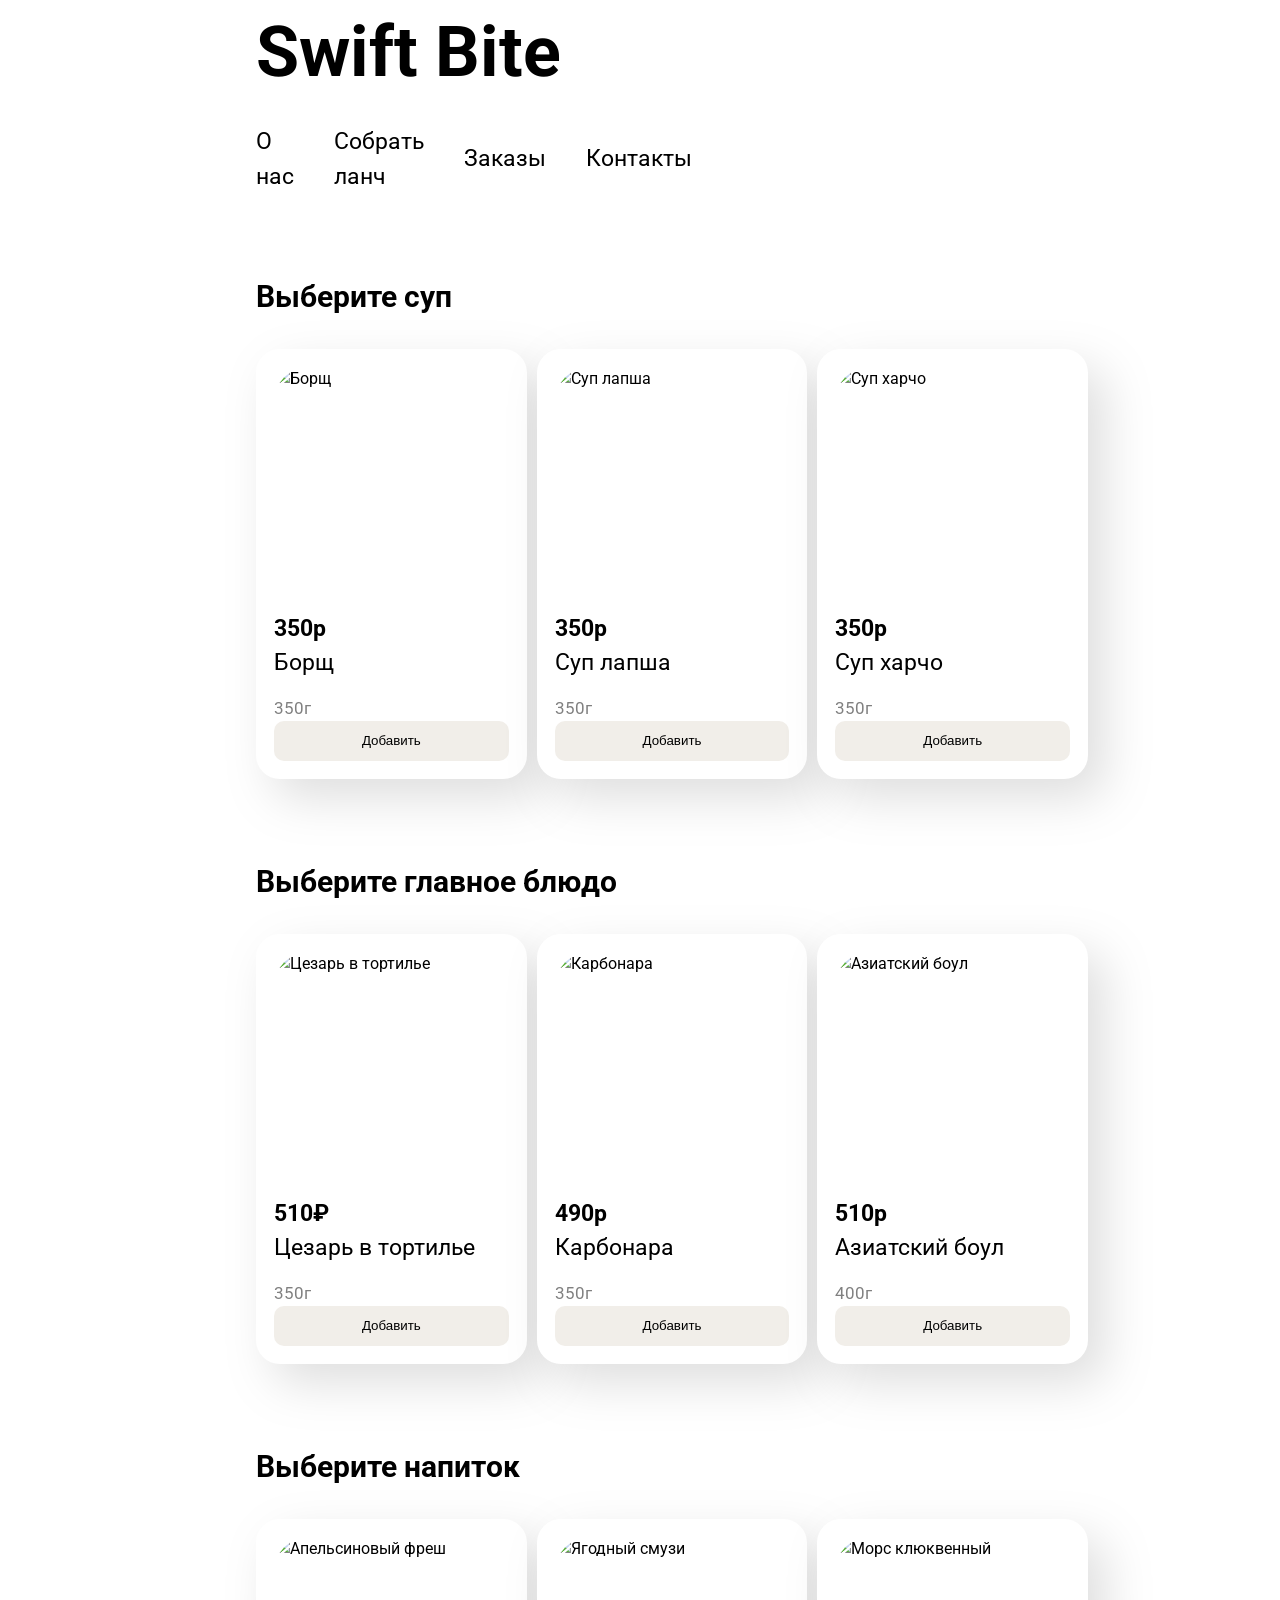
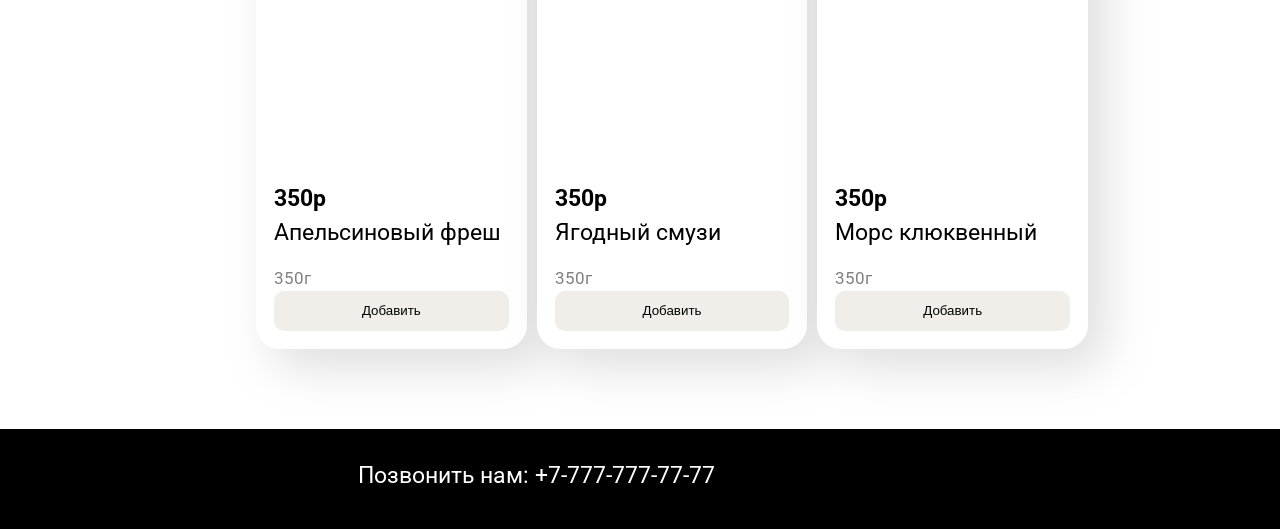
==== lunch.html @ 7d777a6b "lab2" ====
<!DOCTYPE html>
<html lang="en">
<head>
    <meta charset="UTF-8">
    <meta name="viewport" content="width=device-width, initial-scale=1.0">
    <title>Lunch</title>
    <link rel="stylesheet" href="css/main.css">
</head>
<body>
    <header class="cont">
        <h1>Swift Bite</h1>
        <nav>
            <a href="index.html">О нас</a>
            <a href="lunch.html">Собрать ланч</a>
            <a href="#">Заказы</a>
            <a href="#contacts">Контакты</a>
        </nav>
    </header>
    <main>
        <section class="lunch-section">
            <h2>Выберите суп</h2>
            <div class="lunch-grid">
                <div class="lunch-card">
                    <img src="https://s1.eda.ru/StaticContent/Photos/Upscaled/120131085552/171206075835/p_O.jpg" alt="Борщ" class="lunch-img">
                    <p class="price">350р</p>
                    <p class="name">Борщ</p>
                    <p class="weight">350г</p>
                    <button>Добавить</button>
                </div>
                <div class="lunch-card">
                    <img src="https://storage.delikateska.ru/cache/7/c/lapsha-domashnyaya.jpg/w800qq.webp" alt="Суп лапша" class="lunch-img">
                    <p class="price">350р</p>
                    <p class="name">Суп лапша</p>
                    <p class="weight">350г</p>
                    <button>Добавить</button>
                </div>
                <div class="lunch-card">
                    <img src="https://goldniva.ru/upload/resize_cache/sprint.editor/f98/1024_768_1/ft8dsh0yp6m4fkfig6mkcjoo4jqlcl7a.jpeg" alt="Суп харчо" class="lunch-img">
                    <p class="price">350р</p>
                    <p class="name">Суп харчо</p>
                    <p class="weight">350г</p>
                    <button>Добавить</button>
                </div>   
            </div>


            <h2>Выберите главное блюдо</h2>
            <div class="lunch-grid">
                <div class="lunch-card">
                    <img src="https://img.iamcook.ru/2024/upl/recipes/cat/u-2785acc21dcc0136965220ef26801beb.JPG" alt="Цезарь в тортилье" class="lunch-img">
                    <p class="price">510₽</p>
                    <p class="name">Цезарь в тортилье</p>
                    <p class="weight">350г</p>
                    <button>Добавить</button>
                </div>
                <div class="lunch-card">
                    <img src="https://menunedeli.ru/wp-content/uploads/2022/09/Pasta-Karbonara-500%D1%85350.jpg.jpg" alt="Карбонара" class="lunch-img">
                    <p class="price">490р</p>
                    <p class="name">Карбонара</p>
                    <p class="weight">350г</p>
                    <button>Добавить</button>
                </div>
                <div class="lunch-card">
                    <img src="https://encrypted-tbn0.gstatic.com/images?q=tbn:ANd9GcTgruCOeJIXxzNYGxBuJOEqydEKF9TwM3yQE2R5OdRYQpkabylBpDiNV0I&s=10" alt="Азиатский боул" class="lunch-img">
                    <p class="price">510р</p>
                    <p class="name">Азиатский боул</p>
                    <p class="weight">400г</p>
                    <button>Добавить</button>
                </div>
            </div>


            <h2>Выберите напиток</h2>
            <div class="lunch-grid">
                <div class="lunch-card">
                    <img src="https://www.yamdiet.com/wp-content/uploads/02-6.jpg" alt="Апельсиновый фреш" class="lunch-img">
                    <p class="price">350р</p>
                    <p class="name">Апельсиновый фреш</p>
                    <p class="weight">350г</p>
                    <button>Добавить</button>
                </div>
                <div class="lunch-card">
                    <img src="https://images.gastronom.ru/UGFxAYkqQdXvno7l9Ox06NuU7NZBMwIPqvgeKQvAero/pr:recipe-cover-image/g:ce/rs:auto:0:0:0/L2Ntcy9hbGwtaW1hZ2VzL2Q1ZjU2ZGY2LWE0N2EtNGJjOS04MGM5LTIyMGE4ZWYwYWJjMC5qcGc.webp" alt="Ягодный смузи" class="lunch-img">
                    <p class="price">350р</p>
                    <p class="name">Ягодный смузи</p>
                    <p class="weight">350г</p>
                    <button>Добавить</button>
                </div>
                <div class="lunch-card">
                    <img src="https://trad-vkusa.ru/wp-content/uploads/2019/12/morsy-1l.jpg" alt="Морс клюквенный" class="lunch-img">
                    <p class="price">350р</p>
                    <p class="name">Морс клюквенный</p>
                    <p class="weight">350г</p>
                    <button>Добавить</button>
                </div>
            </div>
        </section>
    </main>
    <footer id="contacts">
        <p><a href="tel:+77777777777">Позвонить нам:</a> +7-777-777-77-77</p>
    </footer>
</body>
</html>
---- css/main.css ----
@import url('https://fonts.googleapis.com/css2?family=Roboto:ital,wght@0,100..900;1,100..900&display=swap');

*{
margin: 0;
padding: 0;
line-height: 1.5;
box-sizing: border-box
}

html {
    scroll-behavior: smooth;
}

body{
    margin: 0 15% 0 20%;
    font-family: "Roboto", sans-serif;
    
}    

h1{
    font-size: 70px;
}

h2{
    font-size: 40px;
    margin: 30px 0;
}

nav{
    margin-left: -20px;
    padding-right: 700px;
    padding-bottom: 30px;
    display: flex;
    align-items: center;
}

nav a{
    margin: 20px;
    font-size: 23px;
}

p {
  font-size: 23px;
}

a {
  text-decoration:none;
  border-radius: 5px;
  color: #000;
}

a:hover {
  color: orange;
}


.main-img{
    width: 1000px;
    height: auto;
}

.Advantages li{ 
    line-height: 1.2;
    
}

.cont{
    font-size: 20px;
}

.head_table{
    font-weight: bold;
}

table{
    border-collapse: collapse;
    margin-bottom: 30px;
}

th, td{
    border: 1px solid #000;
    text-align: center;
    padding: 10px;
}

footer{
    background-color: #000;
    margin: 0 -23.1% 0 -31%;
    height: 100px;
}

footer p, footer a{
    color: white;
    padding: 30px 0 30px 180px
    
}




/*===========================================Lunch.html===================================================*/


.lunch-section h2{
    font-weight: 700;
    font-size: 30px;
}

.lunch-grid{
    display: grid;
    grid-template-columns: repeat(3, 1fr);
    gap: 10px;
    margin-bottom: 80px;

}

.lunch-card {
    background: #fff;
    border-radius: 24px;
    padding: 16px;
    filter: drop-shadow(17px 19px 24px rgba(0, 0, 0, 0.13));
    display: flex;
    flex-direction: column;
    transition: transform 0.1s ease;
    border: 2px solid transparent;
}

.lunch-card:hover{
    border-color: red;
    transform: scale(0.97); 
}

.lunch-img {
    width: 100%;
    height: auto;
    aspect-ratio: 1 / 1;
    object-fit: cover;
    border-radius: 35px;
}

.price {
    font-weight: 700;
    margin-top: 10px;
}


.weight{
    color: gray;
    font-size: 17px;
    margin-top: 15px;
}

.lunch-section button{
    padding: 10px 30px;
    border: none;
    border-radius: 10px;
    background-color: #f1eee9;
    cursor: pointer;
}

.lunch-section button:hover  { background: #e5dfd6; }
.lunch-section button:active { transform: scale(0.98); }

/*===========================================АДАПТИВ===========================================*/

/* ------------ <800px --------------------------*/
@media (max-width: 800px) {

    /* --- ОБЩЕЕ --- */
    body {
        margin: 0;                    
    }
    
    .main-img{
        width: 100%;
    }

    
    nav {
        margin-left: 0;
        padding-right: 0;             
        padding-bottom: 20px;
    }

    
    footer {
        margin: 0;                    
        height: auto;                 
        padding: 20px 0;
    }
    footer p, footer a {
        padding: 10px 40px;           
    }

    header{
        padding: 0 50px;
    }

    main{
        padding: 0 50px;
    }
    
    .lunch-grid {
        grid-template-columns: repeat(2, 1fr);
    }
}


/* ---------- <600px ---------- */
@media (max-width: 600px) {

    h1 {
        text-align: center;
    }

    nav {
        flex-direction: column;
        margin-left: 0;
        padding: 20px 0;
        gap: 10px;
    }
    nav a {
        font-size: 27px;              
        margin: 0;                    
    }

    
    .home .main-img {
        width: 100%;                  
    }
    table {
        font-size: 21px;              
    }
    th, td {
        padding: 6px;                 
    }

    
    footer {
        text-align: center;
    }
    footer p, footer a {
        padding: 8px 15px;
        font-size: 18px;
    }



    .lunch-section h2 {
        text-align: center;
    }

    .lunch-grid {
        grid-template-columns: 1fr;
    }
}


/* ---------- <400px ---------- */
@media (max-width: 400px) {

    table {
        font-size: 19px;              
    }
    th, td {
        padding: 4px;
    }
}
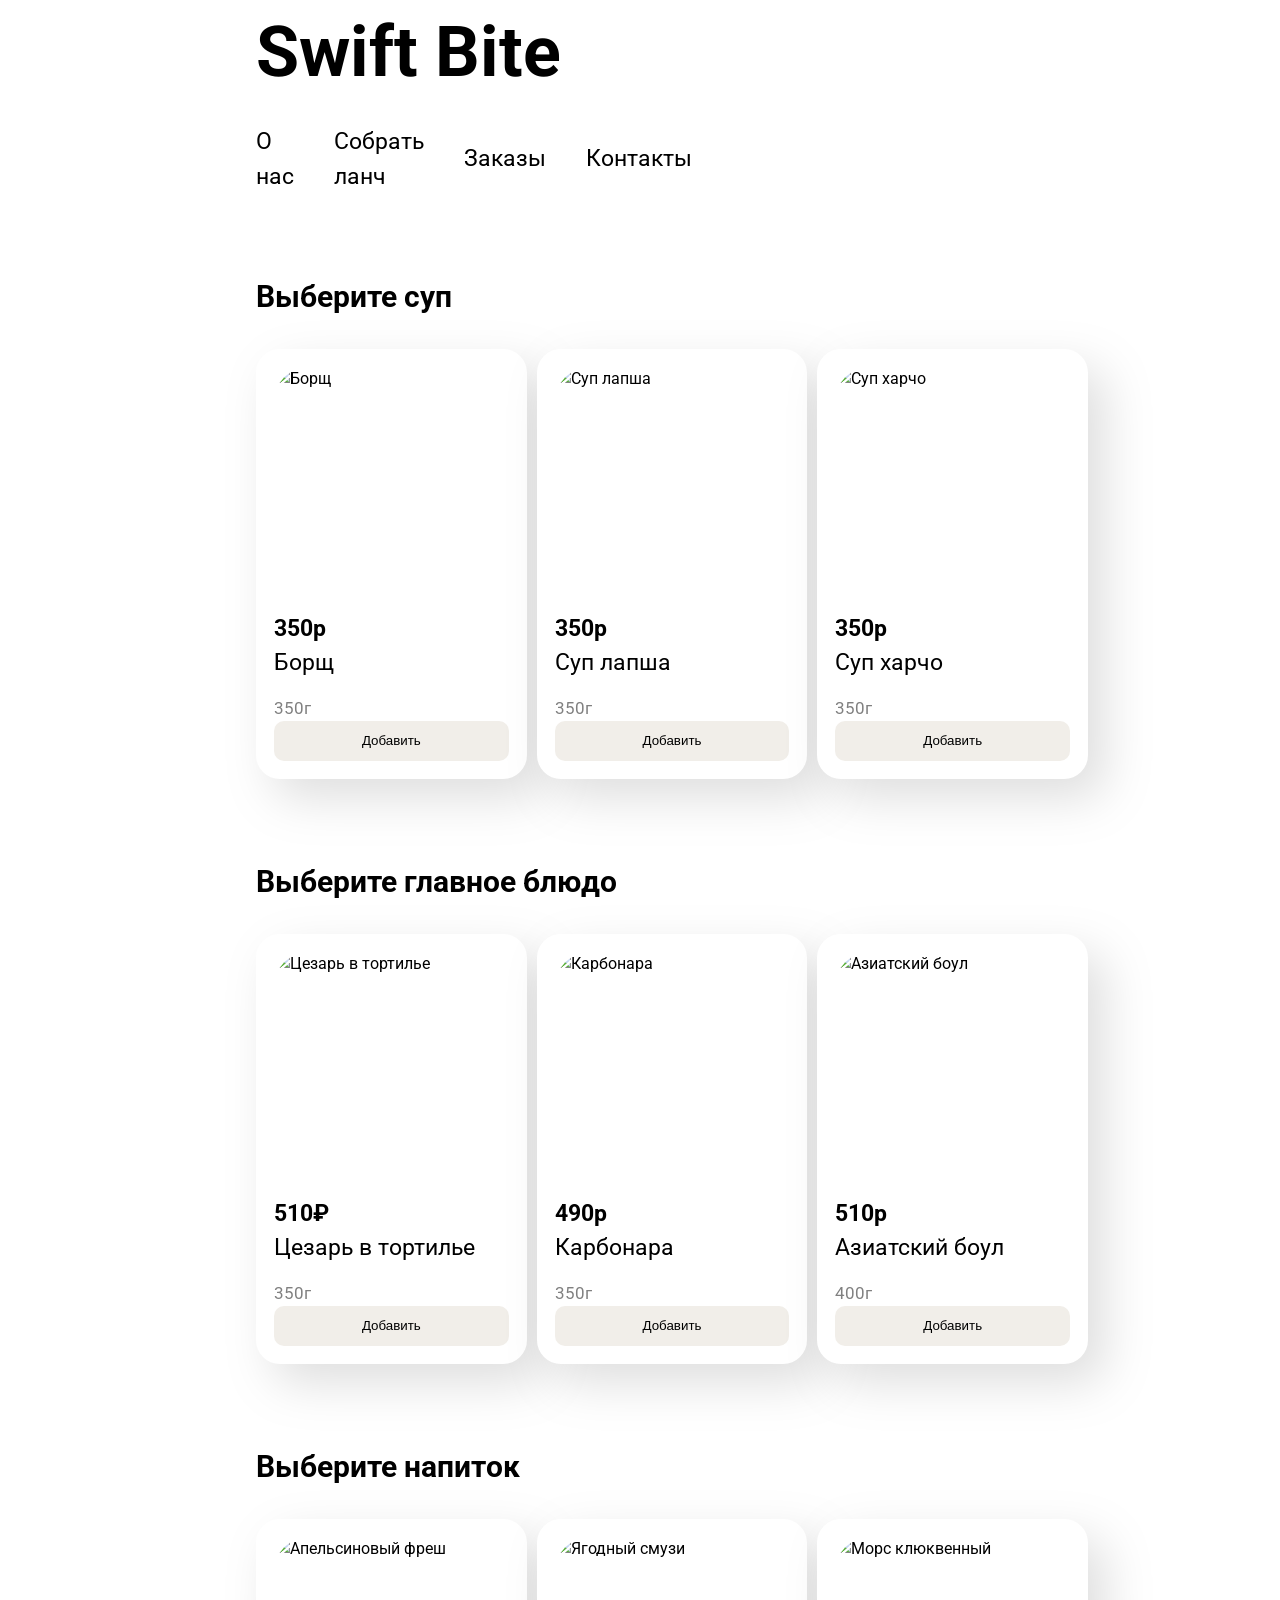
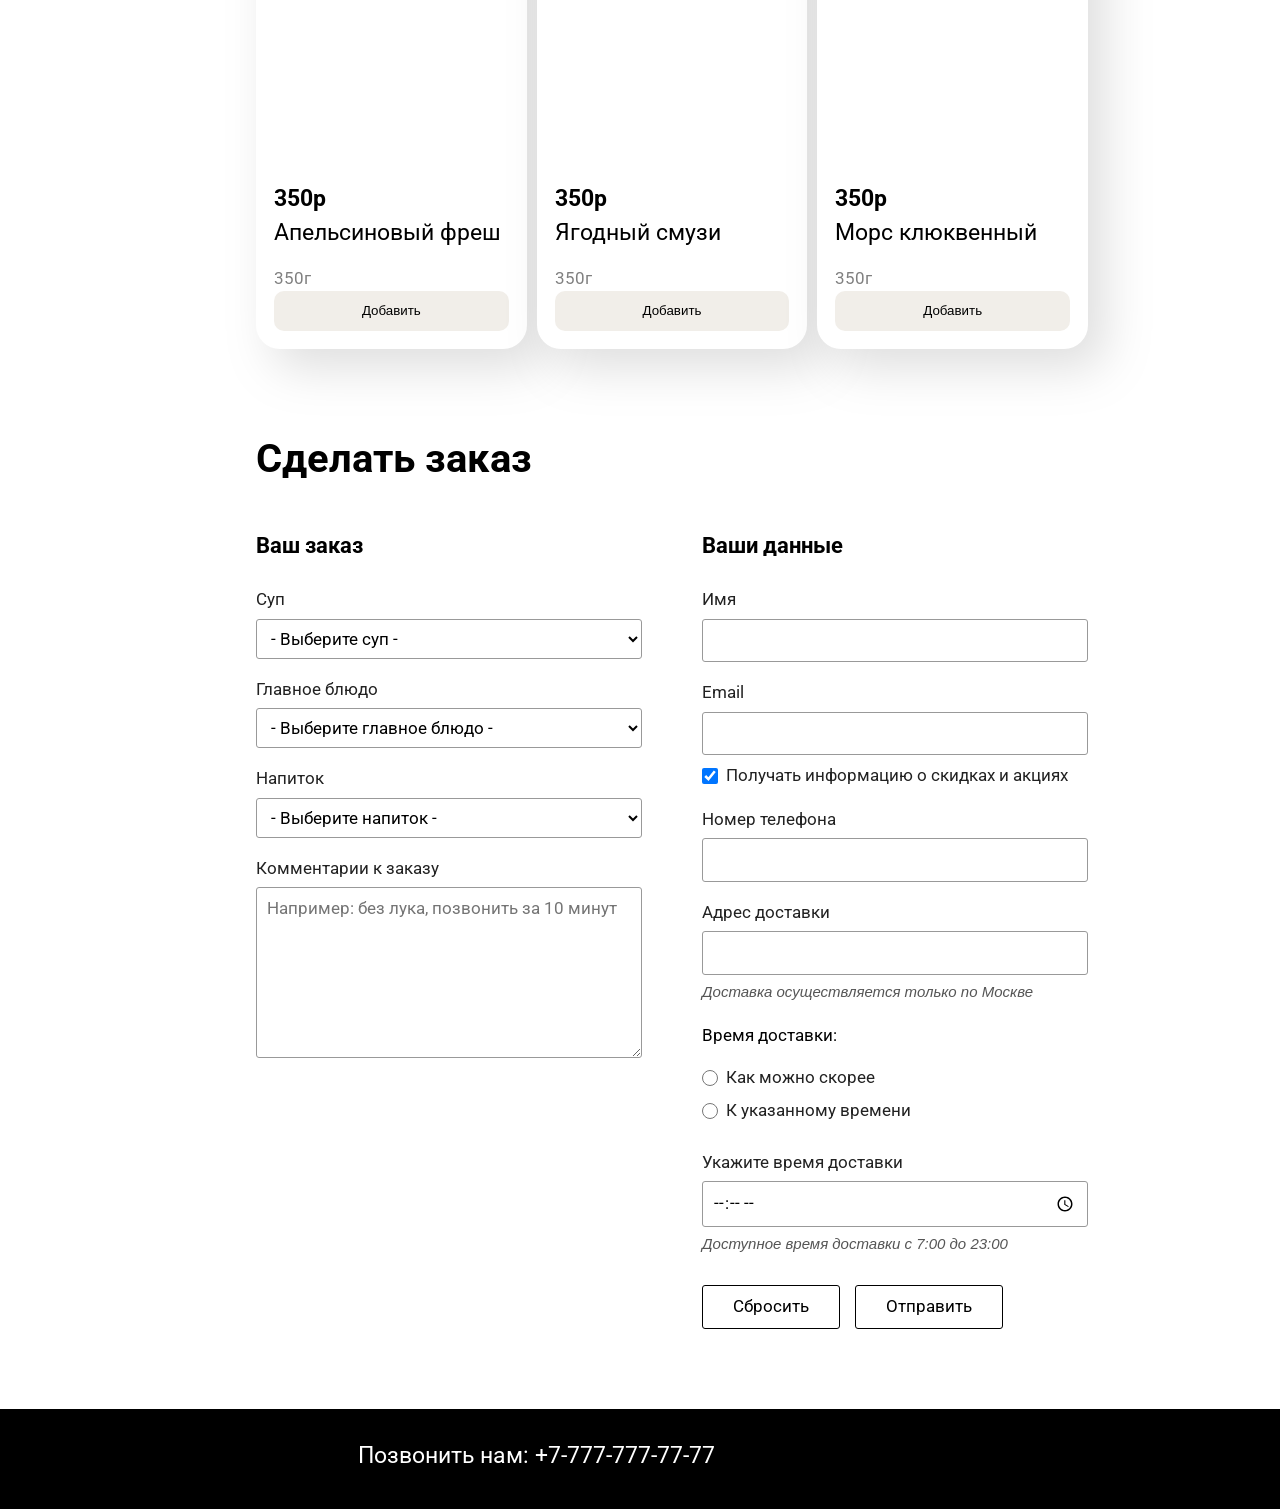
==== commit 7486bced: "lab3" ====
--- a/lunch.html
+++ b/lunch.html
@@ -95,6 +95,91 @@
                 </div>
             </div>
         </section>
+
+
+        <section class="order-section">
+            <h2>Сделать заказ</h2>
+
+            <form action="https://httpbin.org/post" method="post" class="order-form">
+
+                <div class="order-col">
+                    <h3>Ваш заказ</h3>
+
+                    <label for="soup">Суп</label>
+                    <select name="soup" id="soup" required>
+                        <option value="">- Выберите суп -</option>
+                        <option value="borsch">Борщ - 350₽</option>
+                        <option value="lapsha">Суп лапша - 350₽</option>
+                        <option value="harcho">Суп харчо - 350₽</option>
+                    </select>
+
+                    <label for="main-food">Главное блюдо</label>
+                    <select name="main-food" id="main-food" required>
+                        <option value="">- Выберите главное блюдо -</option>
+                        <option value="caesar">Цезарь в тортилье - 510₽</option>
+                        <option value="carbonara">Карбонара - 490₽</option>
+                        <option value="bowl">Азиатский боул - 510₽</option>
+                    </select>
+
+                    <label for="drink">Напиток</label>
+                    <select name="drink" id="drink" required>
+                        <option value="">- Выберите напиток -</option>
+                        <option value="fresh">Апельсиновый фреш - 350₽</option>
+                        <option value="smoothie">Ягодный смузи - 350₽</option>
+                        <option value="mors">Морс клюквенный - 350₽</option>
+                    </select>
+
+                    <label for="comment">Комментарии к заказу</label>
+                    <textarea id="comment" name="comment" rows="6" placeholder="Например: без лука, позвонить за 10 минут"></textarea>
+                </div>
+
+                <div class="order-col">
+                    <h3>Ваши данные</h3>
+
+                    <label for="name">Имя</label>
+                    <input type="text" id="name" name="name" required>
+
+                    <label for="email">Email</label>
+                    <input type="email" id="email" name="email" required>
+
+                    <div class="checkbox-row">
+                        <input type="checkbox" id="subscribe" name="subscribe" checked>
+                        <label for="subscribe">Получать информацию о скидках и акциях</label>
+                    </div>
+
+                    <label for="phone">Номер телефона</label>
+                    <input type="tel" id="phone" name="phone" required>
+
+                    <label for="address">Адрес доставки</label>
+                    <input type="text" id="address" name="address" required>
+                    <p class="field-hint">Доставка осуществляется только по Москве</p>
+
+                    <fieldset class="radio-group">
+                        <legend>Время доставки:</legend>
+
+                        <div class="radio-row">
+                            <input type="radio" id="delivery-asap" name="delivery" value="asap" required>
+                            <label for="delivery-asap">Как можно скорее</label>
+                        </div>
+
+                        <div class="radio-row">
+                            <input type="radio" id="delivery-time" name="delivery" value="time">
+                            <label for="delivery-time">К указанному времени</label>
+                        </div>
+                    </fieldset>
+
+                    <label for="time">Укажите время доставки</label>
+                    <input type="time" id="time" name="time" min="07:00" max="23:00" step="300">
+                    <p class="field-hint">Доступное время доставки с 7:00 до 23:00</p>
+
+                    <div class="form-buttons">
+                        <button type="reset">Сбросить</button>
+                        <button type="submit">Отправить</button>
+                    </div>
+                </div>
+
+            </form>
+        </section>
     </main>
     <footer id="contacts">
         <p><a href="tel:+77777777777">Позвонить нам:</a> +7-777-777-77-77</p>
--- a/css/main.css
+++ b/css/main.css
@@ -161,6 +161,136 @@
 .lunch-section button:hover  { background: #e5dfd6; }
 .lunch-section button:active { transform: scale(0.98); }
 
+
+
+/*===========================================ФОРМА ЗАКАЗА===================================================*/
+
+.order-section {
+    margin-bottom: 80px;
+}
+
+.order-section h2 {
+    margin-bottom: 40px;
+}
+
+
+.order-form {
+    display: grid;
+    grid-template-columns: 1fr 1fr;
+    gap: 60px;
+}
+
+.order-col h3 {
+    font-size: 22px;
+    font-weight: 700;
+    margin-bottom: 25px;
+}
+
+
+.order-section label {
+    display: block;
+    font-size: 17px;
+    margin: 18px 0 6px;
+    color: #222;
+}
+
+
+
+.order-section input[type="text"],
+.order-section input[type="email"],
+.order-section input[type="tel"],
+.order-section input[type="time"],
+.order-section select,
+.order-section textarea {
+    width: 100%;
+    padding: 8px 10px;
+    font-family: "Roboto", sans-serif;
+    font-size: 17px;
+    border: 1px solid #999;
+    border-radius: 3px;
+    background: #fff;
+    transition: border-color 0.2s ease;
+}
+
+.order-section input:focus,
+.order-section select:focus,
+.order-section textarea:focus {
+    border-color: #000;
+}
+
+
+
+
+.field-hint {
+    font-size: 15px;
+    font-style: italic;
+    color: #555;
+    margin-top: 6px;
+}
+
+
+.checkbox-row,
+.radio-row {
+    display: flex;
+    align-items: center;
+    gap: 8px;
+    margin: 8px 0;
+}
+
+.checkbox-row label,
+.radio-row label {
+    display: inline;
+    margin: 0;
+    cursor: pointer;
+    font-size: 17px;
+}
+
+.checkbox-row input,
+.radio-row input {
+    width: 16px;
+    height: 16px;
+    cursor: pointer;
+}
+
+
+.radio-group {
+    border: none;
+    padding: 0;
+    margin: 20px 0 0;
+}
+
+.radio-group legend {
+    font-size: 17px;
+    margin-bottom: 8px;
+    padding: 0;
+}
+
+
+.form-buttons {
+    display: flex;
+    gap: 15px;
+    margin-top: 30px;
+}
+
+.form-buttons button {
+    padding: 8px 30px;
+    border: 1px solid #000;
+    border-radius: 3px;
+    background: #fff;
+    font-family: "Roboto", sans-serif;
+    font-size: 17px;
+    cursor: pointer;
+    transition: background 0.15s ease;
+}
+
+.form-buttons button:hover {
+    background: #f1eee9;
+}
+
+.form-buttons button:active {
+    transform: scale(0.98);
+}
+
 /*===========================================АДАПТИВ===========================================*/
 
 /* ------------ <800px --------------------------*/
@@ -203,6 +333,8 @@
     .lunch-grid {
         grid-template-columns: repeat(2, 1fr);
     }
+
+    
 }
 
 
@@ -253,6 +385,28 @@
     .lunch-grid {
         grid-template-columns: 1fr;
     }
+
+    .form-buttons {
+    flex-direction: column;
+    }
+
+    .form-buttons button {
+    width: 100%;
+    }
+
+    option{
+        font-size: 10px;
+    }
+    .order-section input[type="text"],
+.order-section input[type="email"],
+.order-section input[type="tel"],
+.order-section input[type="time"],
+.order-section select,
+.order-section textarea {
+    font-size: 10px;
+    
+}
+    
 }
 
 
@@ -265,4 +419,5 @@
     th, td {
         padding: 4px;
     }
+    
 }
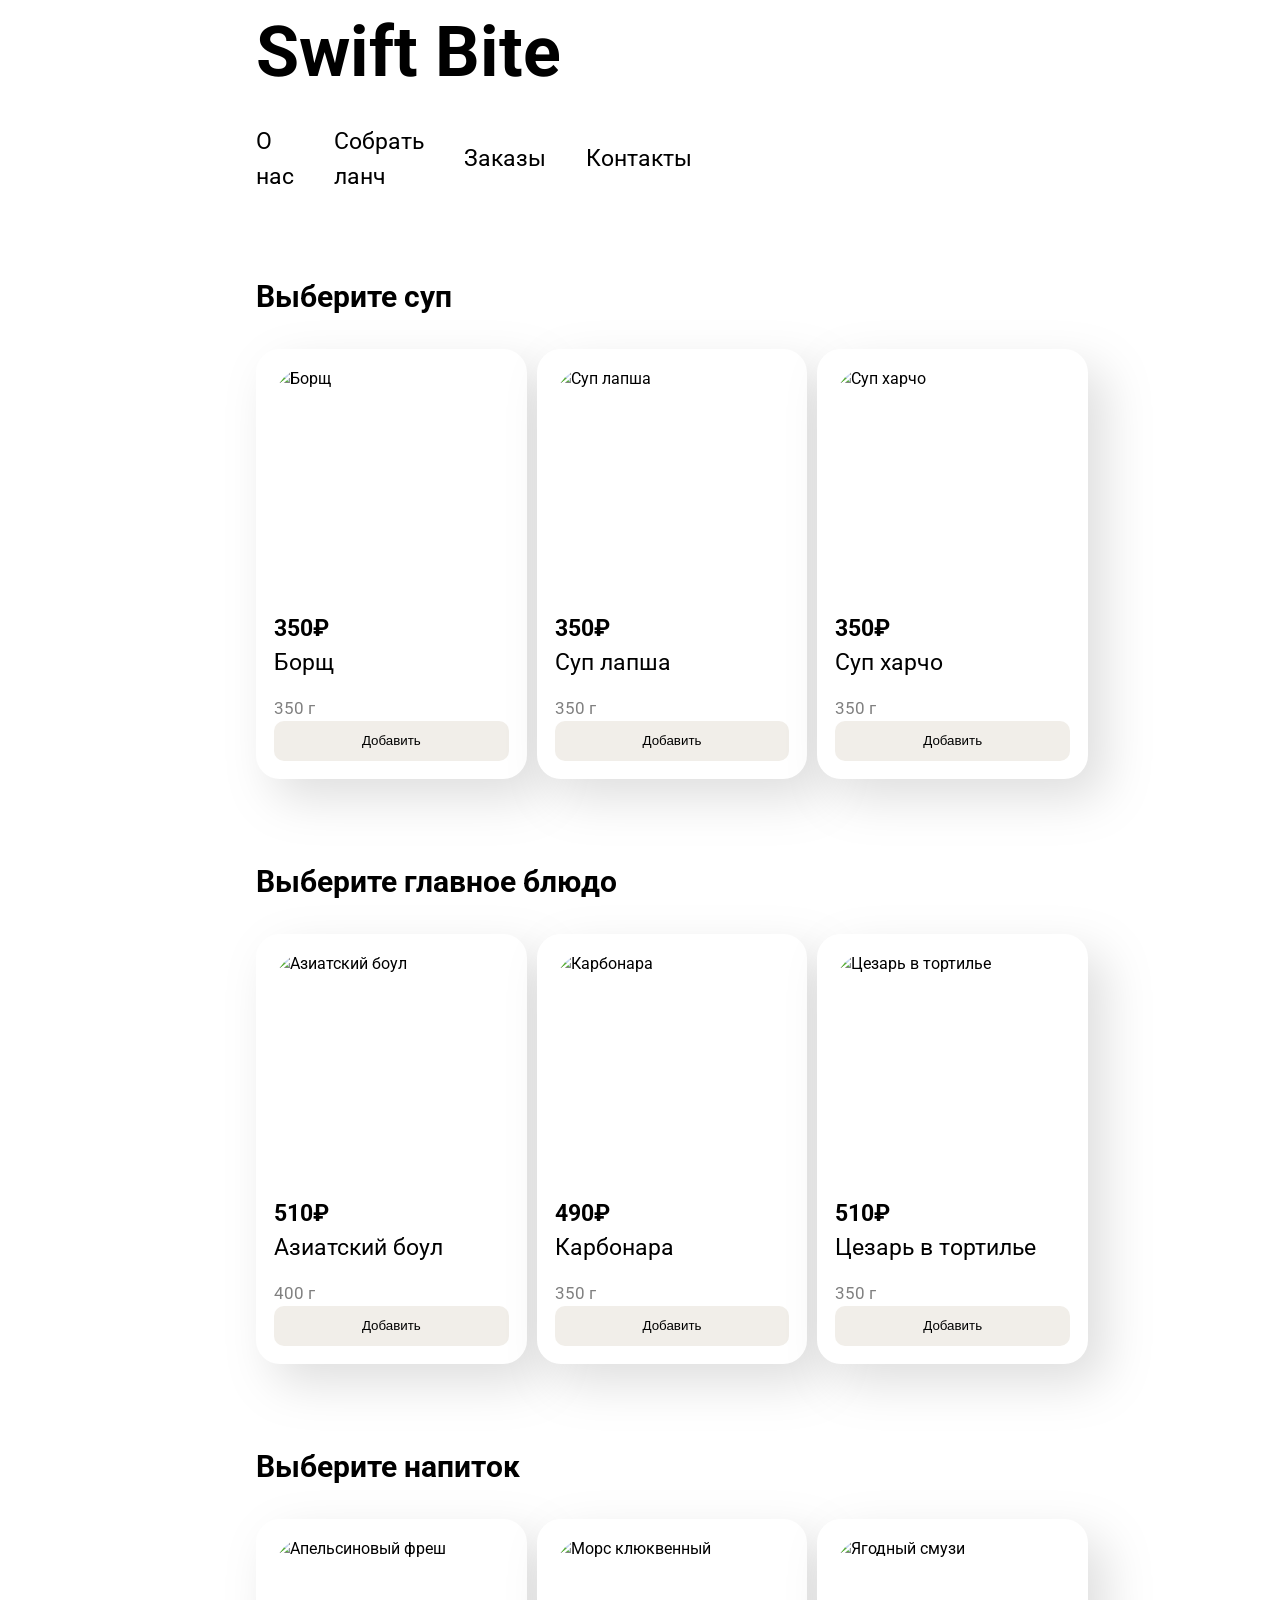
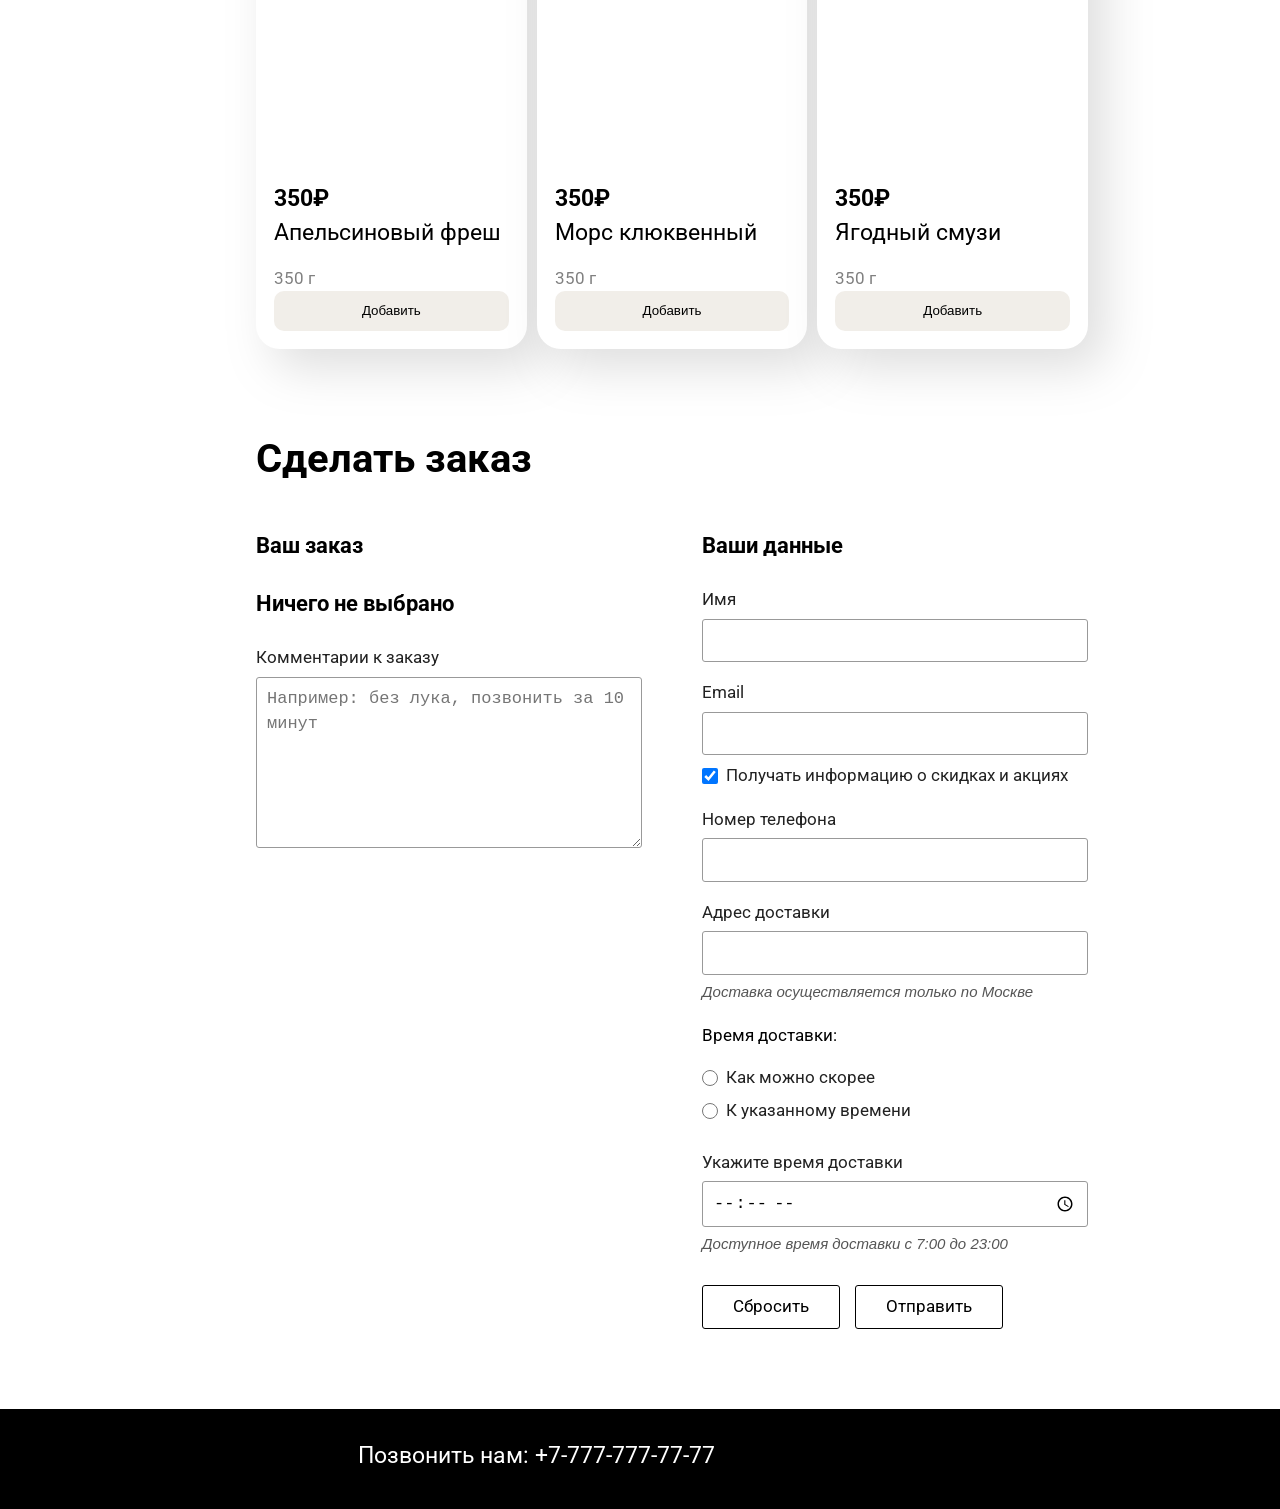
==== commit 511bde80: "lab4" ====
--- a/lunch.html
+++ b/lunch.html
@@ -1,5 +1,5 @@
 <!DOCTYPE html>
-<html lang="en">
+<html lang="ru">
 <head>
     <meta charset="UTF-8">
     <meta name="viewport" content="width=device-width, initial-scale=1.0">
@@ -18,82 +18,10 @@
     </header>
     <main>
         <section class="lunch-section">
+            <!-- Сюда скрипт автоматически вставит карточки блюд -->
             <h2>Выберите суп</h2>
-            <div class="lunch-grid">
-                <div class="lunch-card">
-                    <img src="https://s1.eda.ru/StaticContent/Photos/Upscaled/120131085552/171206075835/p_O.jpg" alt="Борщ" class="lunch-img">
-                    <p class="price">350р</p>
-                    <p class="name">Борщ</p>
-                    <p class="weight">350г</p>
-                    <button>Добавить</button>
-                </div>
-                <div class="lunch-card">
-                    <img src="https://storage.delikateska.ru/cache/7/c/lapsha-domashnyaya.jpg/w800qq.webp" alt="Суп лапша" class="lunch-img">
-                    <p class="price">350р</p>
-                    <p class="name">Суп лапша</p>
-                    <p class="weight">350г</p>
-                    <button>Добавить</button>
-                </div>
-                <div class="lunch-card">
-                    <img src="https://goldniva.ru/upload/resize_cache/sprint.editor/f98/1024_768_1/ft8dsh0yp6m4fkfig6mkcjoo4jqlcl7a.jpeg" alt="Суп харчо" class="lunch-img">
-                    <p class="price">350р</p>
-                    <p class="name">Суп харчо</p>
-                    <p class="weight">350г</p>
-                    <button>Добавить</button>
-                </div>   
-            </div>
-
-
             <h2>Выберите главное блюдо</h2>
-            <div class="lunch-grid">
-                <div class="lunch-card">
-                    <img src="https://img.iamcook.ru/2024/upl/recipes/cat/u-2785acc21dcc0136965220ef26801beb.JPG" alt="Цезарь в тортилье" class="lunch-img">
-                    <p class="price">510₽</p>
-                    <p class="name">Цезарь в тортилье</p>
-                    <p class="weight">350г</p>
-                    <button>Добавить</button>
-                </div>
-                <div class="lunch-card">
-                    <img src="https://menunedeli.ru/wp-content/uploads/2022/09/Pasta-Karbonara-500%D1%85350.jpg.jpg" alt="Карбонара" class="lunch-img">
-                    <p class="price">490р</p>
-                    <p class="name">Карбонара</p>
-                    <p class="weight">350г</p>
-                    <button>Добавить</button>
-                </div>
-                <div class="lunch-card">
-                    <img src="https://encrypted-tbn0.gstatic.com/images?q=tbn:ANd9GcTgruCOeJIXxzNYGxBuJOEqydEKF9TwM3yQE2R5OdRYQpkabylBpDiNV0I&s=10" alt="Азиатский боул" class="lunch-img">
-                    <p class="price">510р</p>
-                    <p class="name">Азиатский боул</p>
-                    <p class="weight">400г</p>
-                    <button>Добавить</button>
-                </div>
-            </div>
-
-
             <h2>Выберите напиток</h2>
-            <div class="lunch-grid">
-                <div class="lunch-card">
-                    <img src="https://www.yamdiet.com/wp-content/uploads/02-6.jpg" alt="Апельсиновый фреш" class="lunch-img">
-                    <p class="price">350р</p>
-                    <p class="name">Апельсиновый фреш</p>
-                    <p class="weight">350г</p>
-                    <button>Добавить</button>
-                </div>
-                <div class="lunch-card">
-                    <img src="https://images.gastronom.ru/UGFxAYkqQdXvno7l9Ox06NuU7NZBMwIPqvgeKQvAero/pr:recipe-cover-image/g:ce/rs:auto:0:0:0/L2Ntcy9hbGwtaW1hZ2VzL2Q1ZjU2ZGY2LWE0N2EtNGJjOS04MGM5LTIyMGE4ZWYwYWJjMC5qcGc.webp" alt="Ягодный смузи" class="lunch-img">
-                    <p class="price">350р</p>
-                    <p class="name">Ягодный смузи</p>
-                    <p class="weight">350г</p>
-                    <button>Добавить</button>
-                </div>
-                <div class="lunch-card">
-                    <img src="https://trad-vkusa.ru/wp-content/uploads/2019/12/morsy-1l.jpg" alt="Морс клюквенный" class="lunch-img">
-                    <p class="price">350р</p>
-                    <p class="name">Морс клюквенный</p>
-                    <p class="weight">350г</p>
-                    <button>Добавить</button>
-                </div>
-            </div>
         </section>
 
 
@@ -104,31 +32,8 @@
 
                 <div class="order-col">
                     <h3>Ваш заказ</h3>
-
-                    <label for="soup">Суп</label>
-                    <select name="soup" id="soup" required>
-                        <option value="">- Выберите суп -</option>
-                        <option value="borsch">Борщ - 350₽</option>
-                        <option value="lapsha">Суп лапша - 350₽</option>
-                        <option value="harcho">Суп харчо - 350₽</option>
-                    </select>
-
-                    <label for="main-food">Главное блюдо</label>
-                    <select name="main-food" id="main-food" required>
-                        <option value="">- Выберите главное блюдо -</option>
-                        <option value="caesar">Цезарь в тортилье - 510₽</option>
-                        <option value="carbonara">Карбонара - 490₽</option>
-                        <option value="bowl">Азиатский боул - 510₽</option>
-                    </select>
-
-                    <label for="drink">Напиток</label>
-                    <select name="drink" id="drink" required>
-                        <option value="">- Выберите напиток -</option>
-                        <option value="fresh">Апельсиновый фреш - 350₽</option>
-                        <option value="smoothie">Ягодный смузи - 350₽</option>
-                        <option value="mors">Морс клюквенный - 350₽</option>
-                    </select>
-
+                    <!-- Здесь скрипт создаст блок для вывода выбранных блюд -->
+                    
                     <label for="comment">Комментарии к заказу</label>
                     <textarea id="comment" name="comment" rows="6" placeholder="Например: без лука, позвонить за 10 минут"></textarea>
                 </div>
@@ -184,5 +89,9 @@
     <footer id="contacts">
         <p><a href="tel:+77777777777">Позвонить нам:</a> +7-777-777-77-77</p>
     </footer>
+
+    <!-- Подключаем скрипты в конце body -->
+    <script src="js/dishes.js"></script>
+    <script src="js/main.js"></script>
 </body>
 </html>
--- a/css/main.css
+++ b/css/main.css
@@ -204,7 +204,6 @@
 .order-section textarea {
     width: 100%;
     padding: 8px 10px;
-    font-family: "Roboto", sans-serif;
     font-size: 17px;
     border: 1px solid #999;
     border-radius: 3px;
@@ -290,6 +289,8 @@
 .form-buttons button:active {
     transform: scale(0.98);
 }
+
+
 
 /*===========================================АДАПТИВ===========================================*/
 
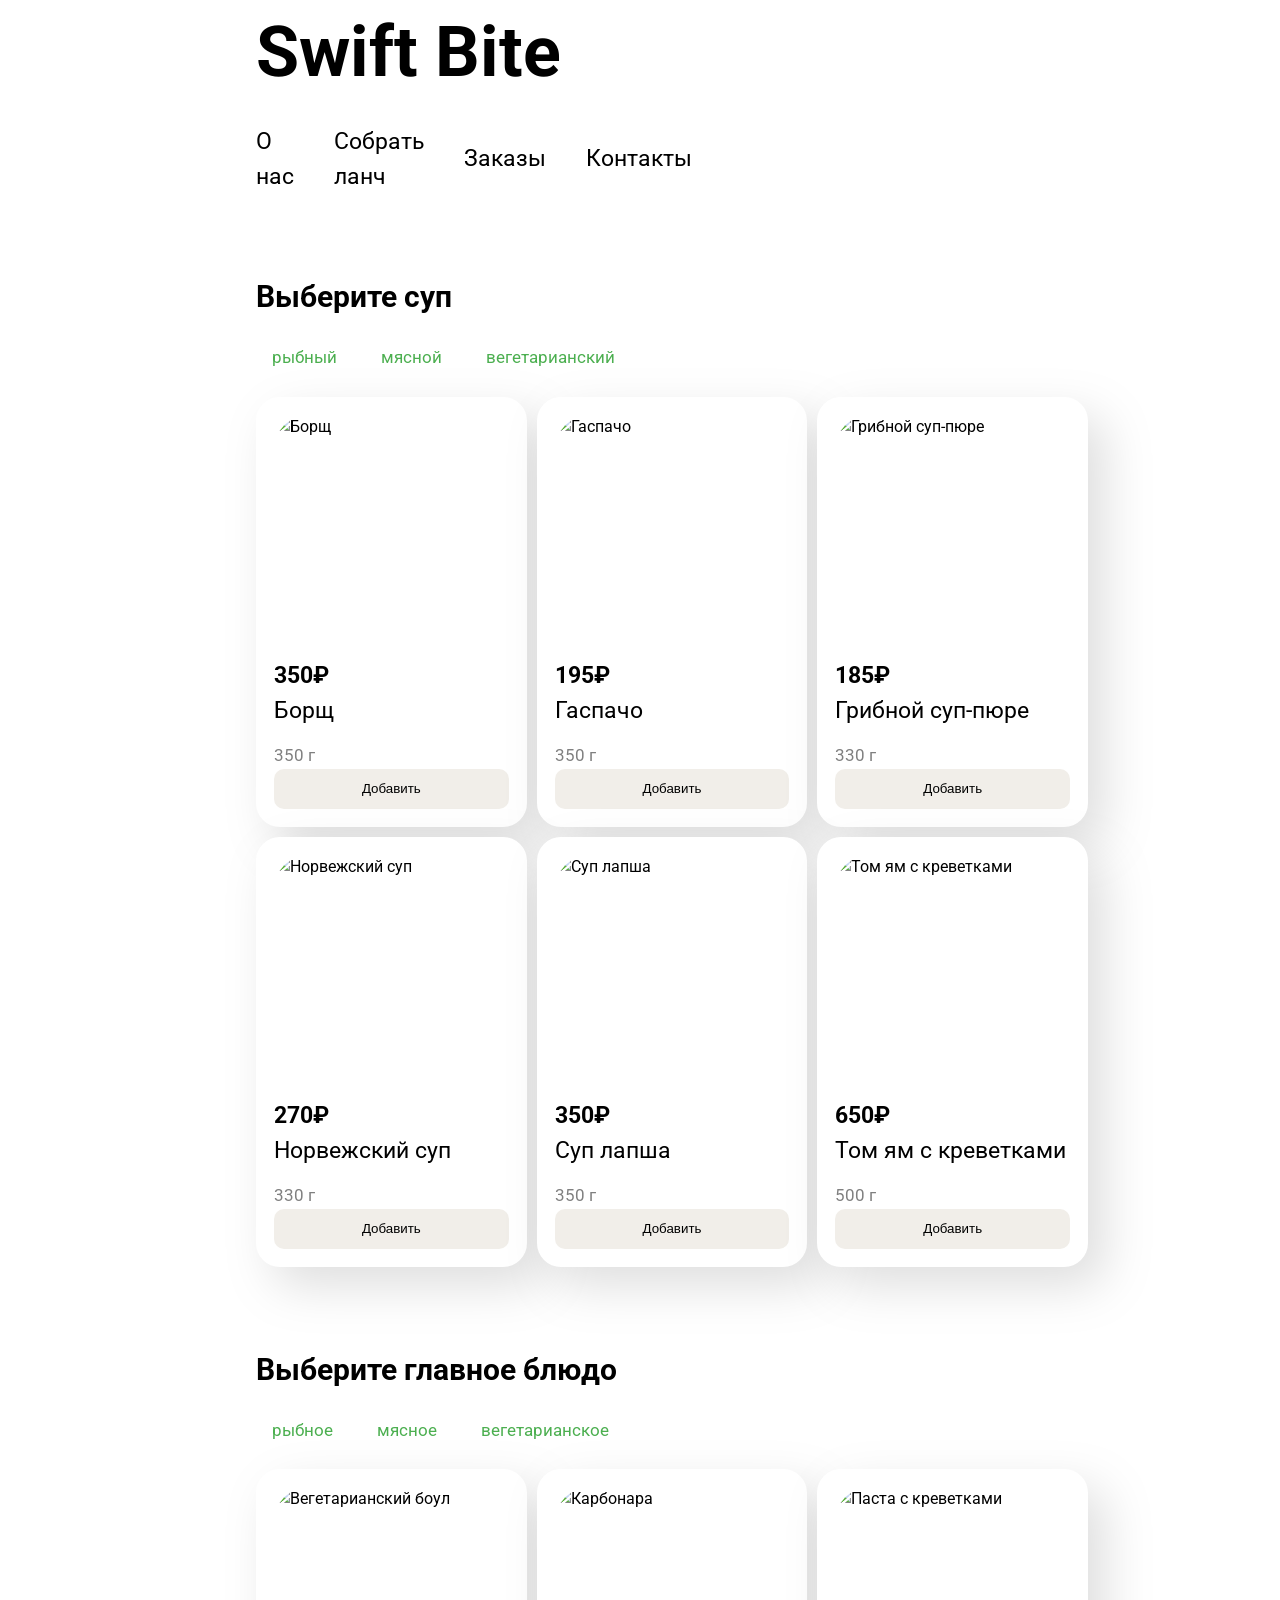
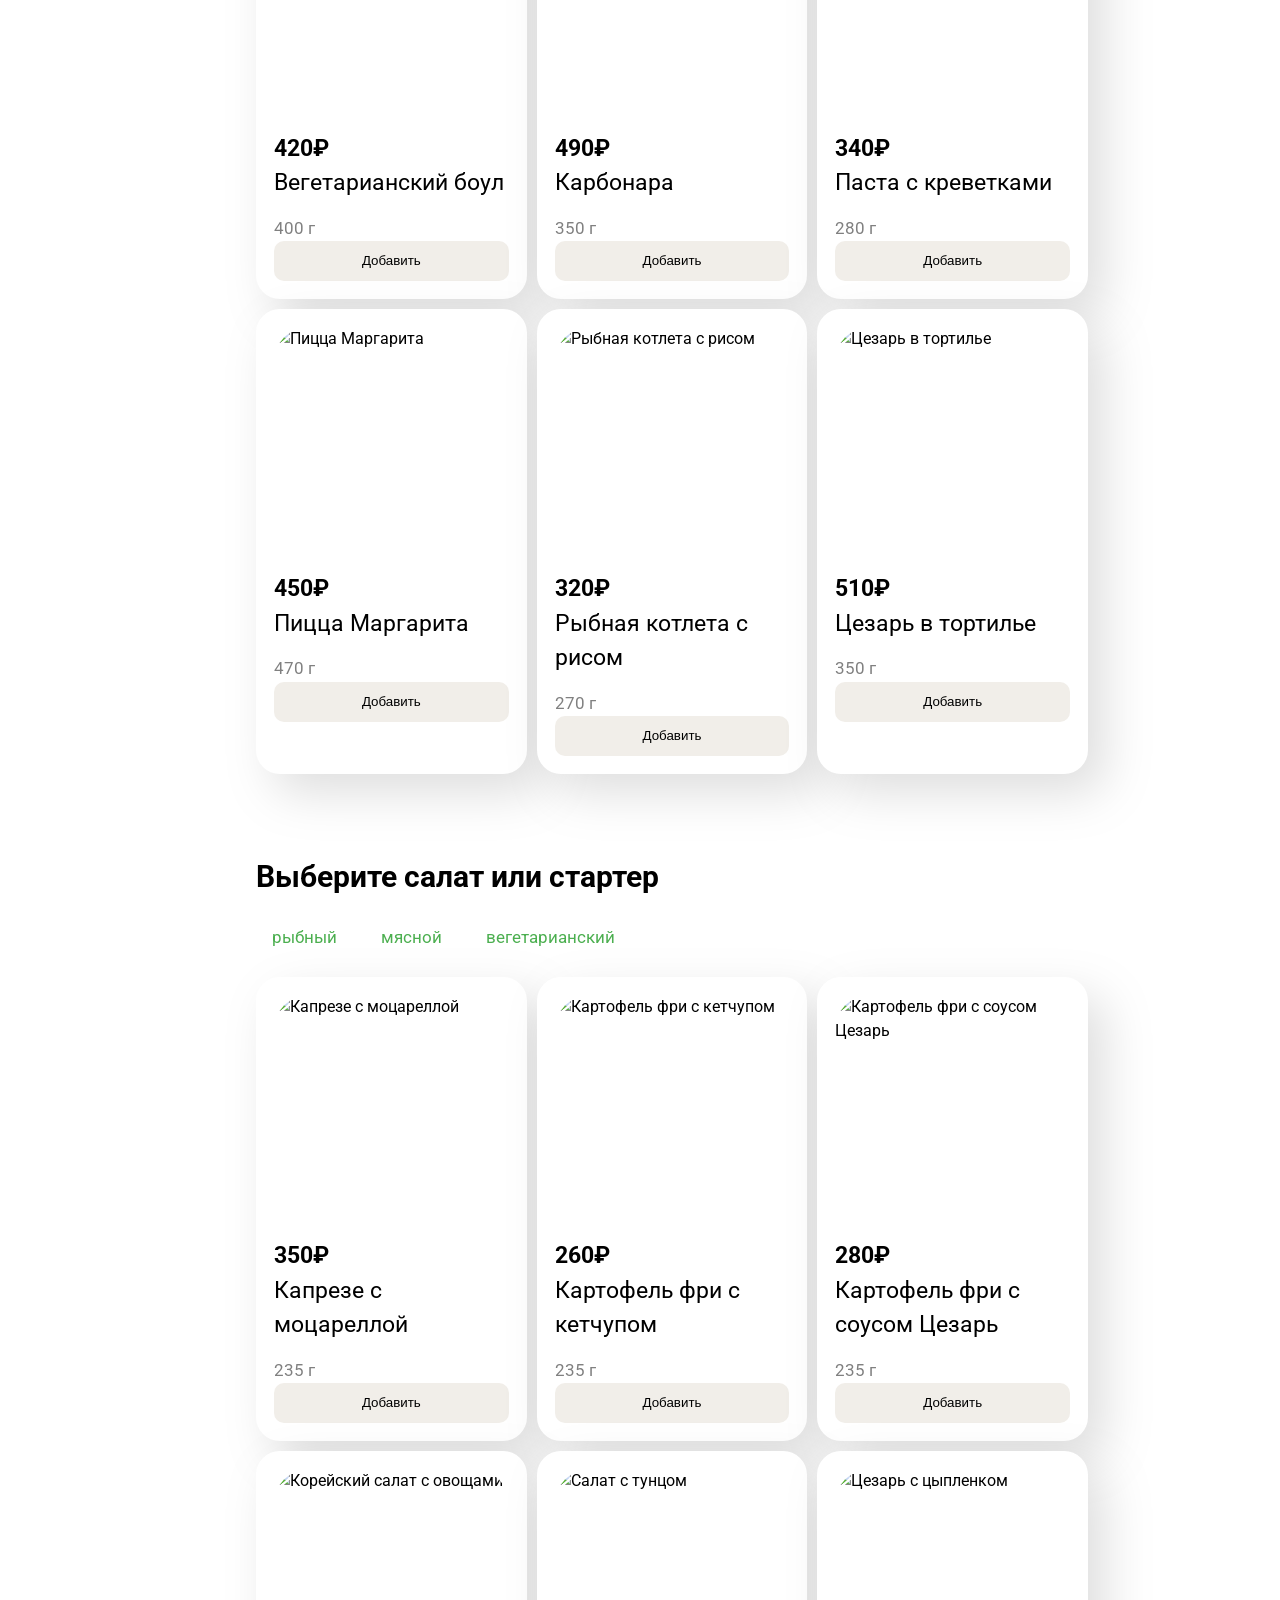
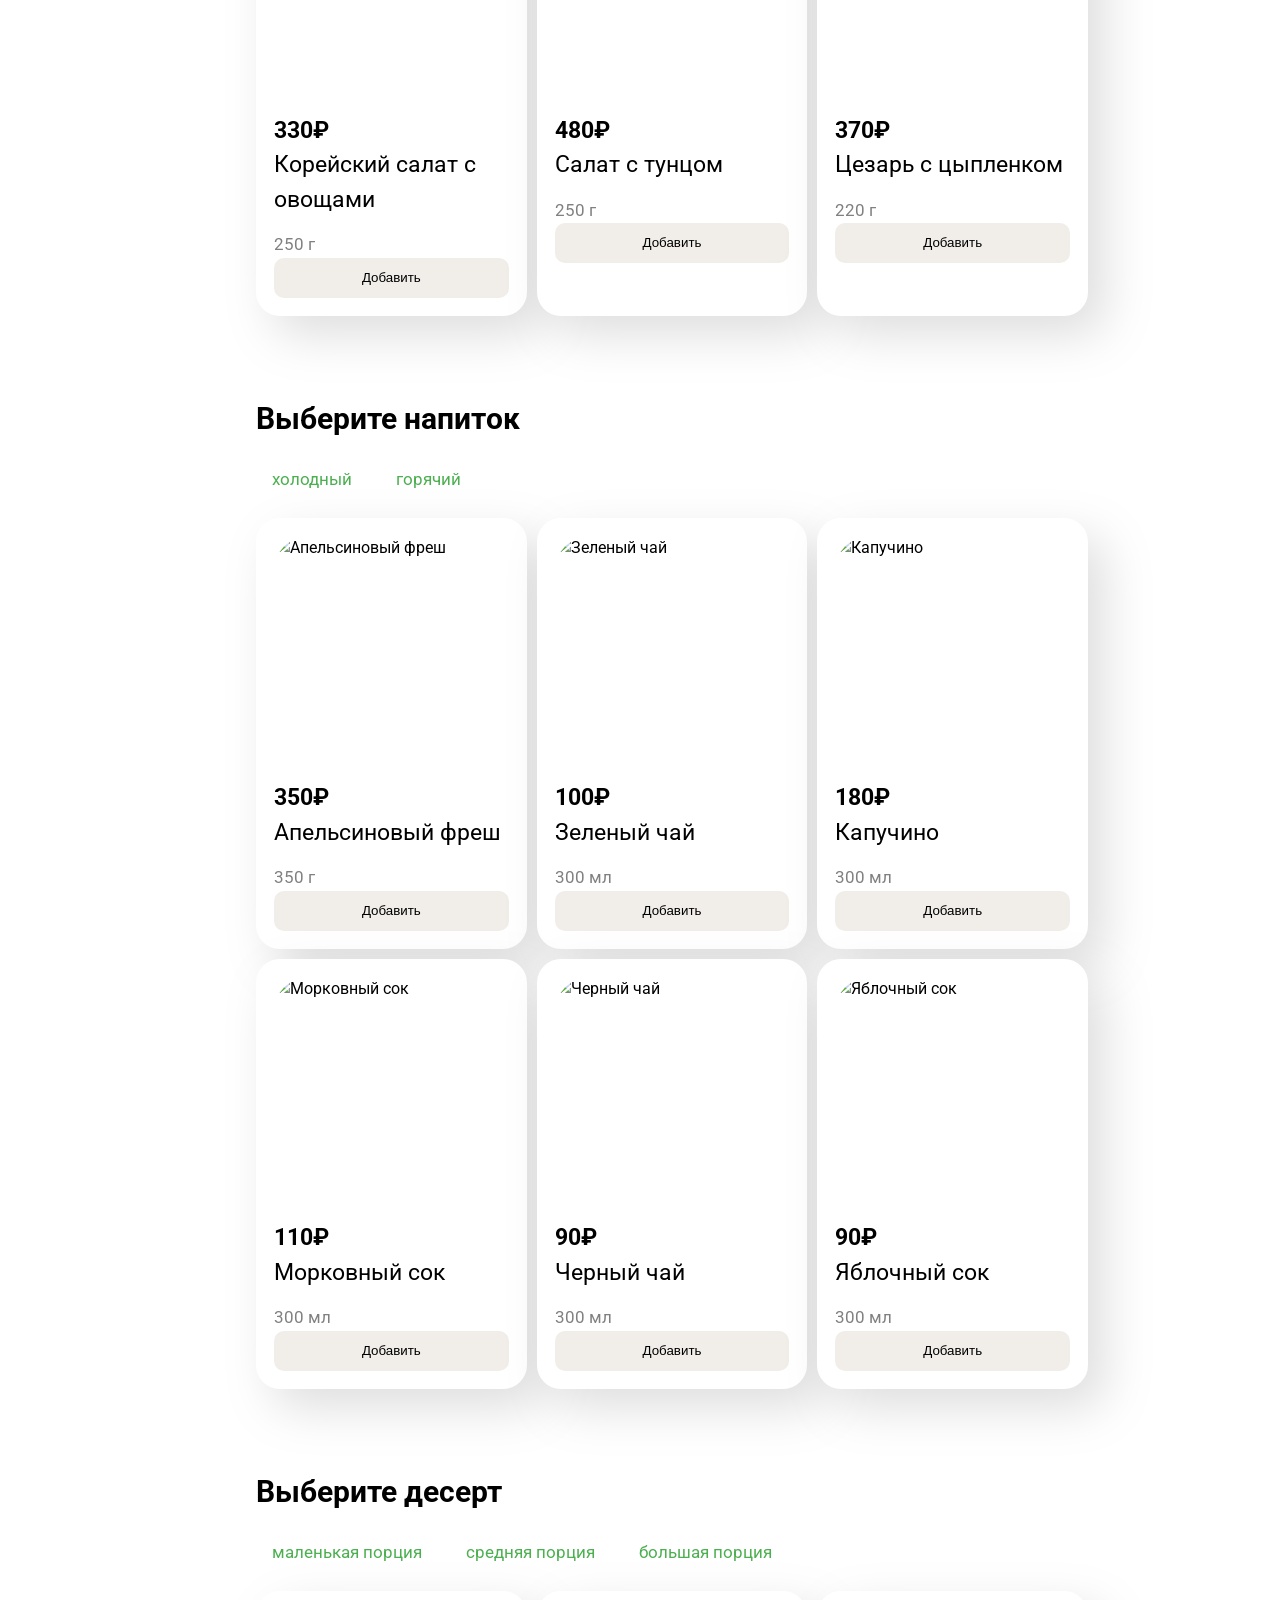
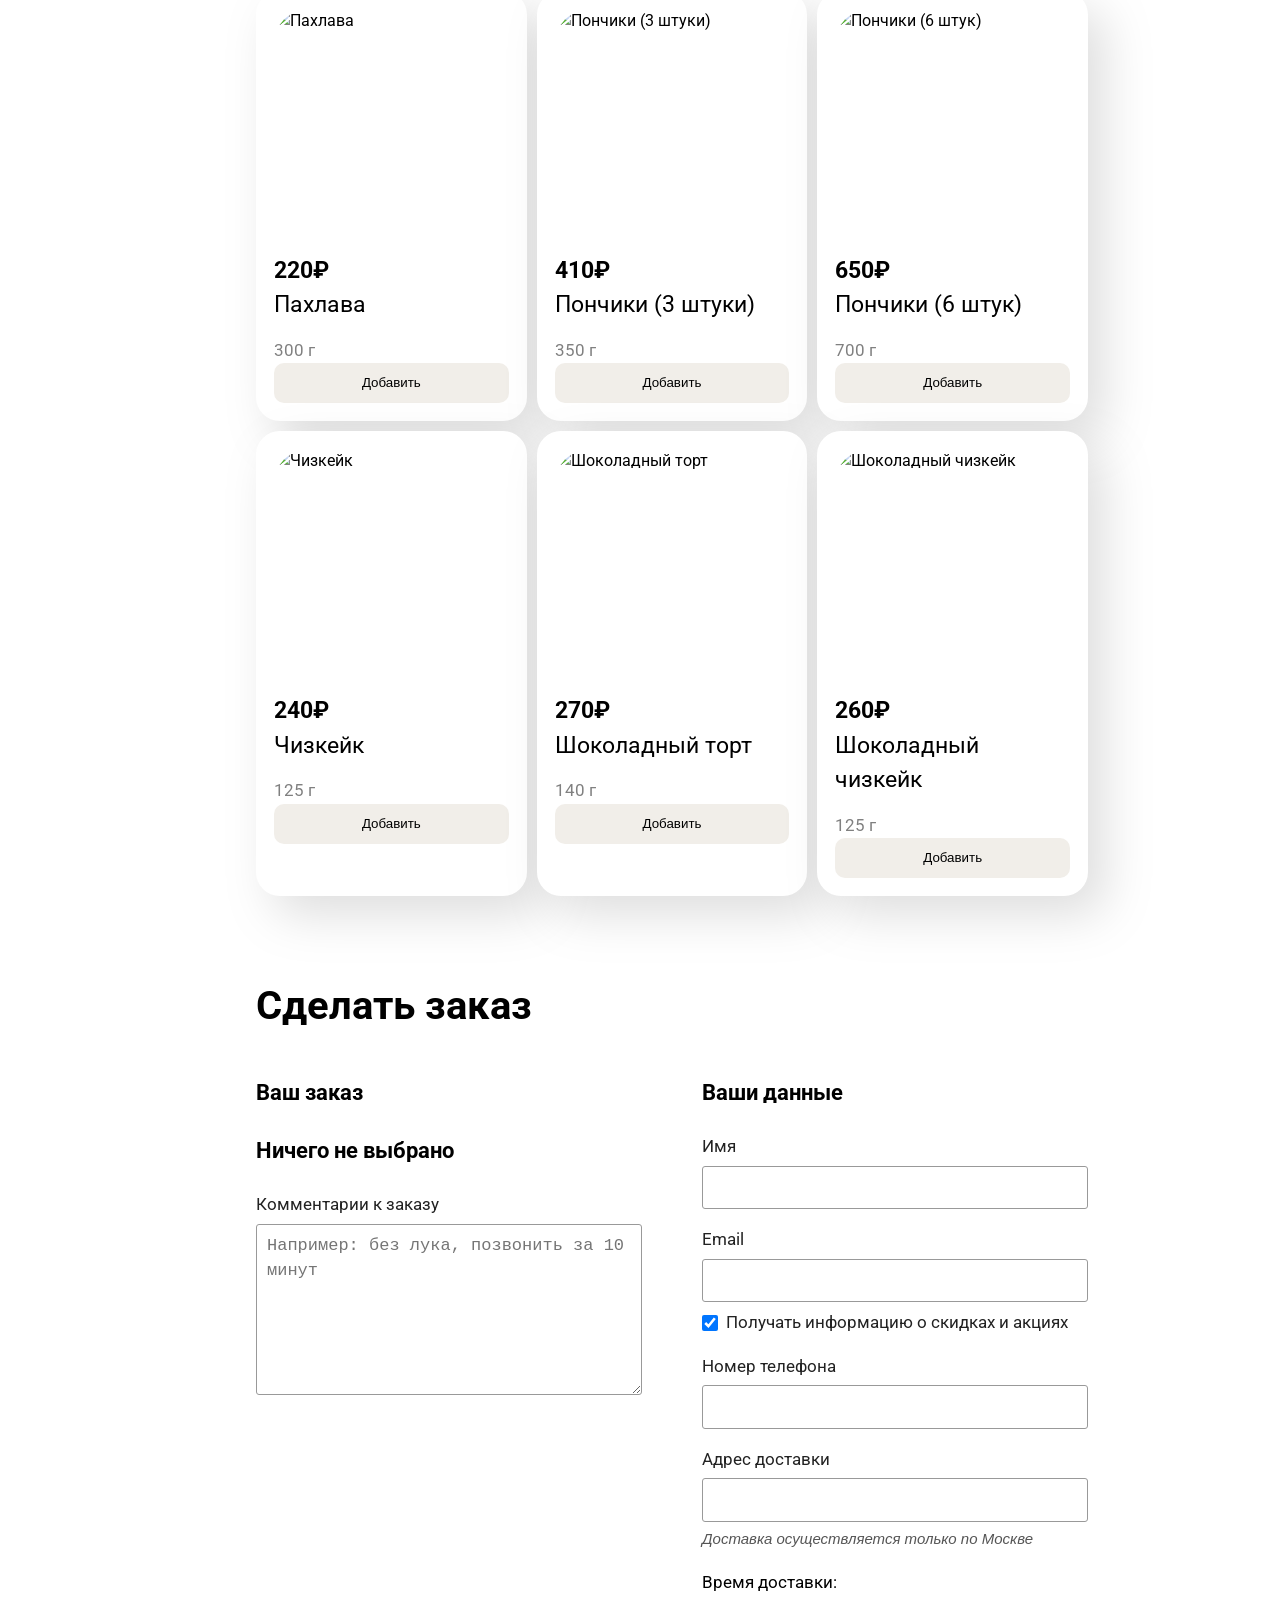
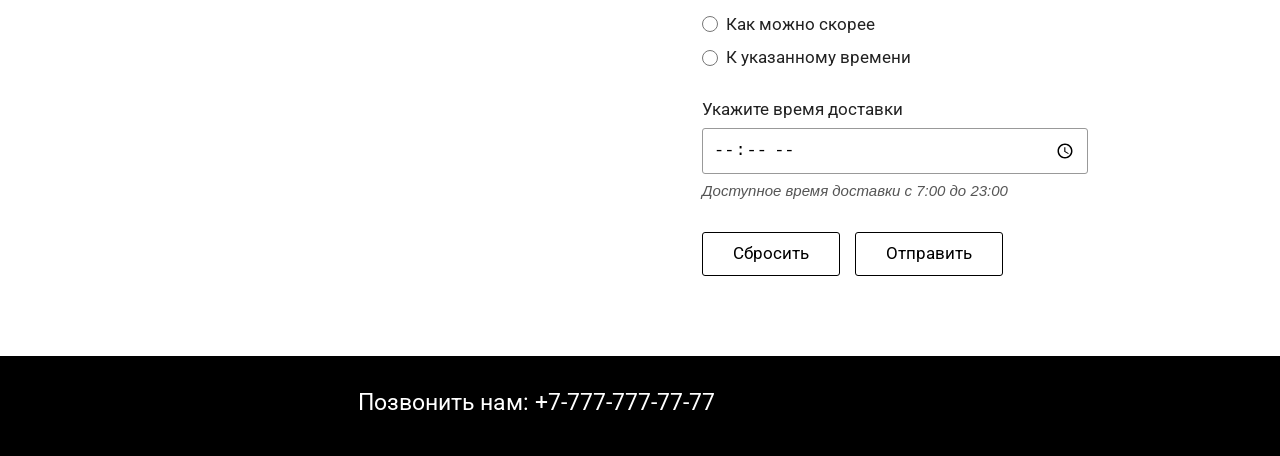
==== commit 47e00023: "lab4" ====
--- a/lunch.html
+++ b/lunch.html
@@ -18,12 +18,13 @@
     </header>
     <main>
         <section class="lunch-section">
-            <!-- Сюда скрипт автоматически вставит карточки блюд -->
+            <!-- Скрипт вставит сюда контент -->
             <h2>Выберите суп</h2>
             <h2>Выберите главное блюдо</h2>
+            <h2>Выберите салат или стартер</h2>
             <h2>Выберите напиток</h2>
+            <h2>Выберите десерт</h2>
         </section>
-
 
         <section class="order-section">
             <h2>Сделать заказ</h2>
--- a/css/main.css
+++ b/css/main.css
@@ -161,7 +161,80 @@
 .lunch-section button:hover  { background: #e5dfd6; }
 .lunch-section button:active { transform: scale(0.98); }
 
-
+/*===========================================ФИЛЬТРЫ===================================================*/
+
+.filters-container {
+    display: flex;
+    gap: 12px;
+    margin-bottom: 20px;
+    margin-top: -10px;
+    align-items: center;
+    flex-wrap: wrap;
+}
+
+/* Перебиваем общий стиль .lunch-section button */
+.lunch-section .filter-btn {
+    background: none;        /* Убираем серый фон по умолчанию */
+    border: none;
+    color: #4CAF50;          /* Зеленый цвет текста */
+    font-size: 17px;
+    cursor: pointer;
+    padding: 6px 16px;       /* Отступы для "таблетки" */
+    font-family: "Roboto", sans-serif;
+    border-radius: 20px;     /* Закругление */
+    transition: background-color 0.2s ease, color 0.2s ease;
+    box-shadow: none;        /* Убираем возможные тени */
+}
+
+.lunch-section .filter-btn:hover {
+    color: #2E7D32;          /* Чуть темнее при наведении */
+    background: none;        /* При наведении фон тоже не появляется */
+}
+
+/* Стиль для активной кнопки (появляется только после клика) */
+.lunch-section .filter-btn.active {
+    background-color: #d1e7d1; /* Светло-зеленый фон */
+    color: #2E7D32;            /* Темно-зеленый текст */
+    font-weight: 500;
+}
+
+/*===========================================БЛОК ЗАКАЗА===================================================*/
+
+.order-info {
+    margin-bottom: 25px;
+}
+
+.order-category {
+    margin-bottom: 15px;
+}
+
+.order-category h4 {
+    font-size: 18px;
+    font-weight: 700;
+    margin-bottom: 5px;
+    margin-top: 10px;
+}
+
+.order-category p {
+    font-size: 17px;
+    margin: 0;
+}
+
+.total-price-block {
+    margin-top: 30px;
+    border-top: 1px solid #ccc;
+    padding-top: 15px;
+}
+
+.total-price-block h3 {
+    font-size: 20px;
+    margin-bottom: 5px;
+}
+
+.total-value {
+    font-size: 24px;
+    font-weight: 700;
+}
 
 /*===========================================ФОРМА ЗАКАЗА===================================================*/
 
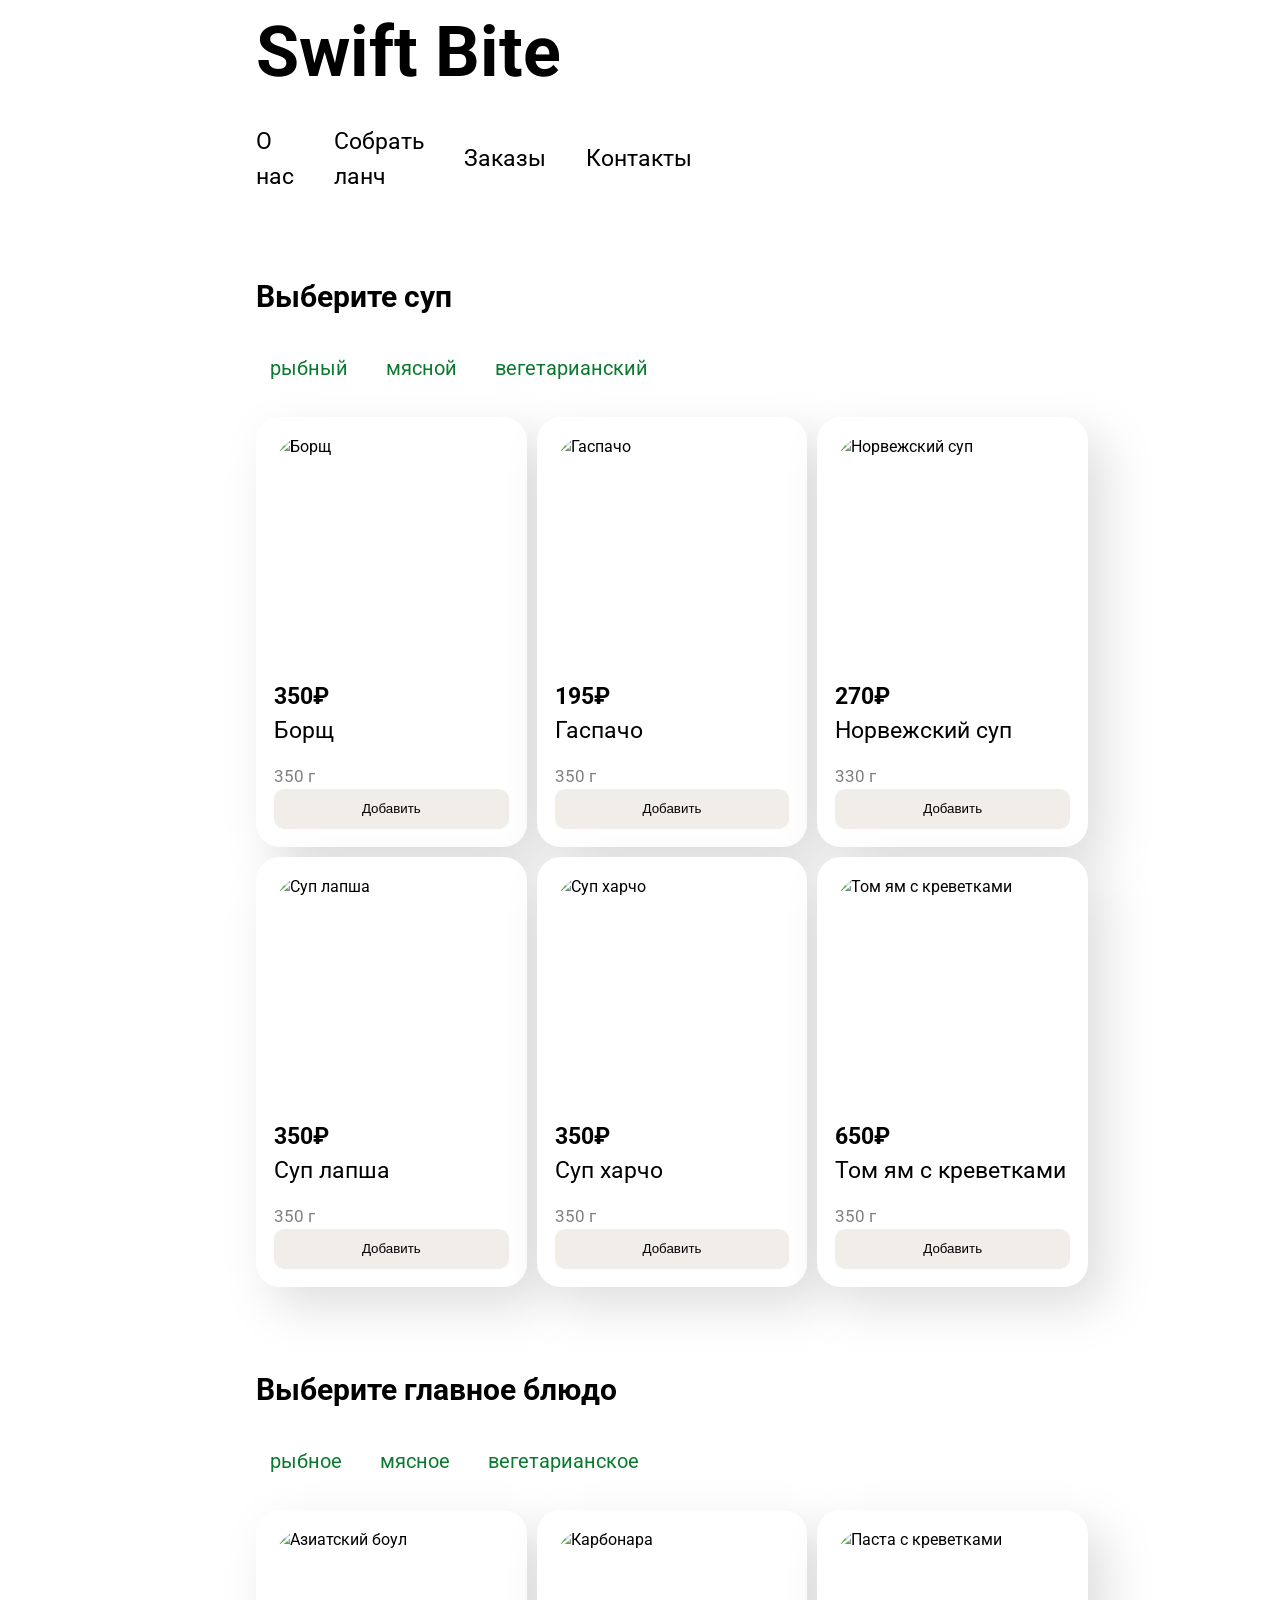
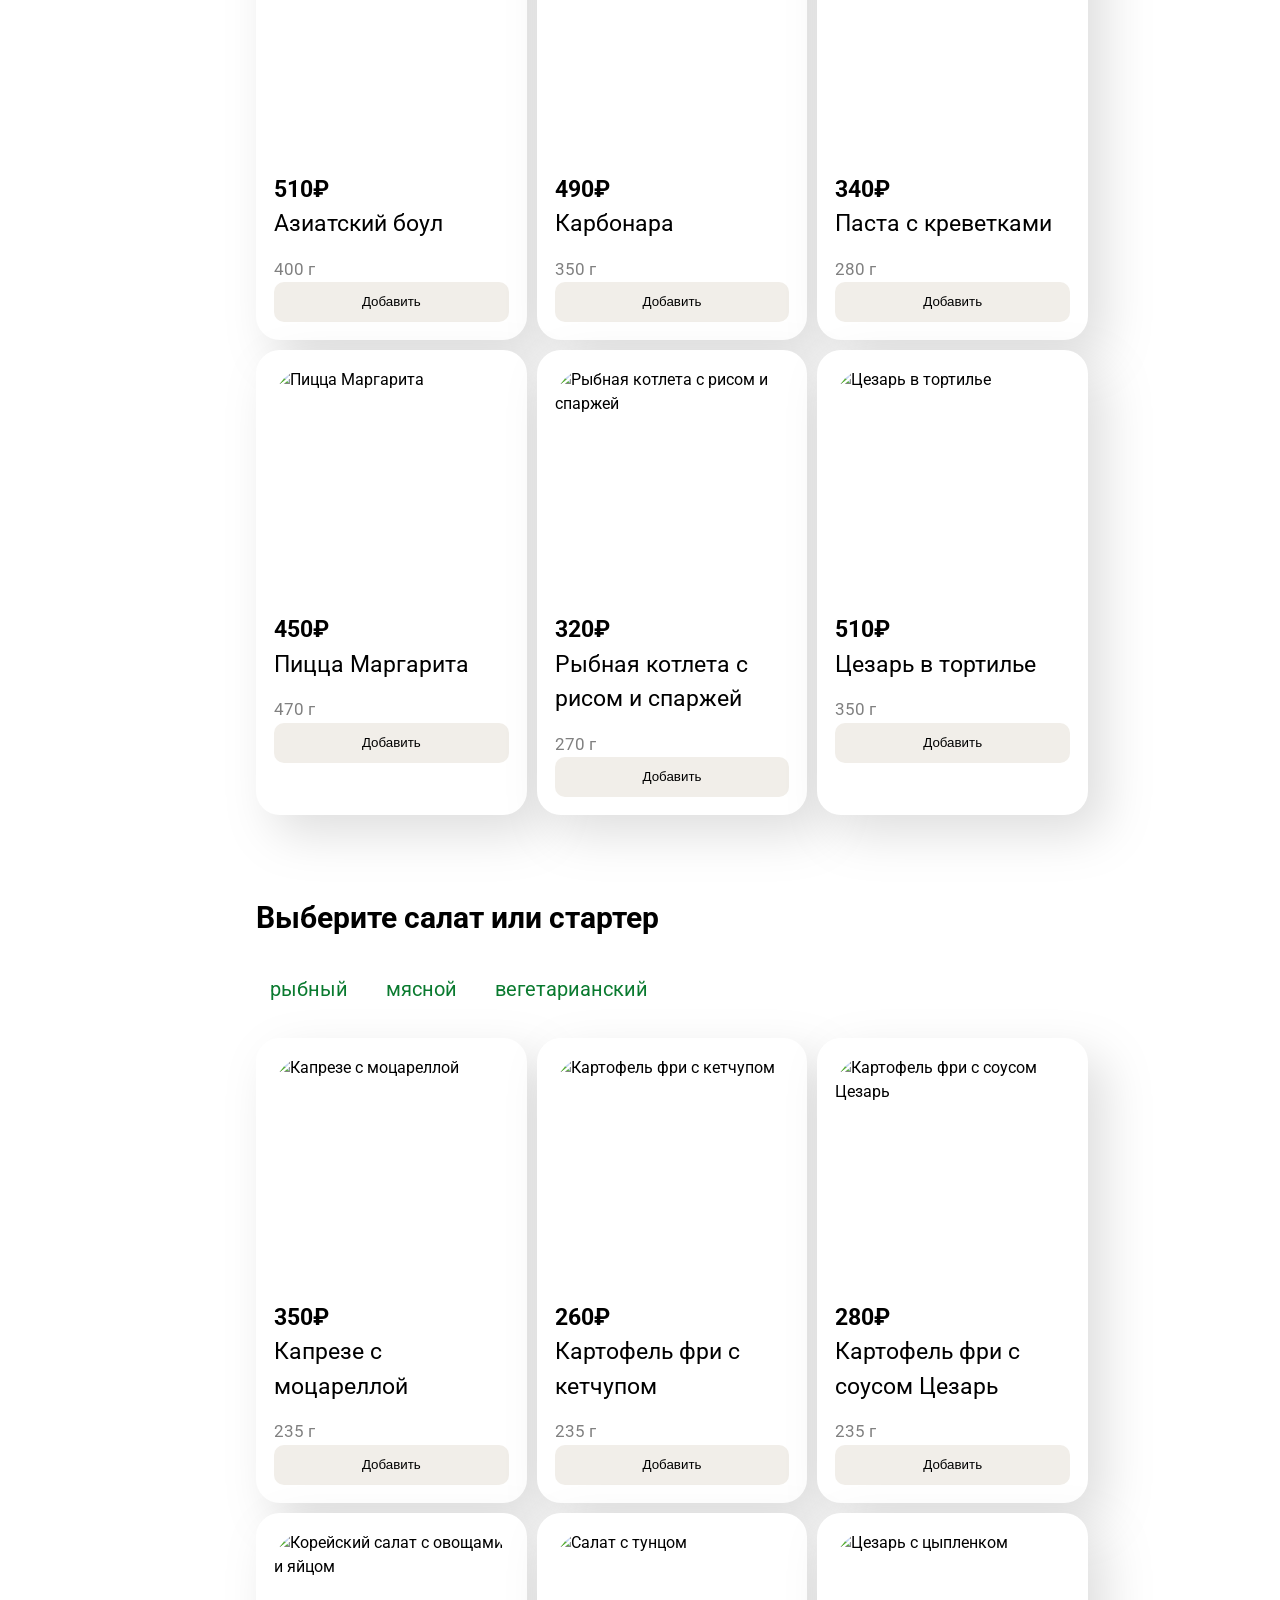
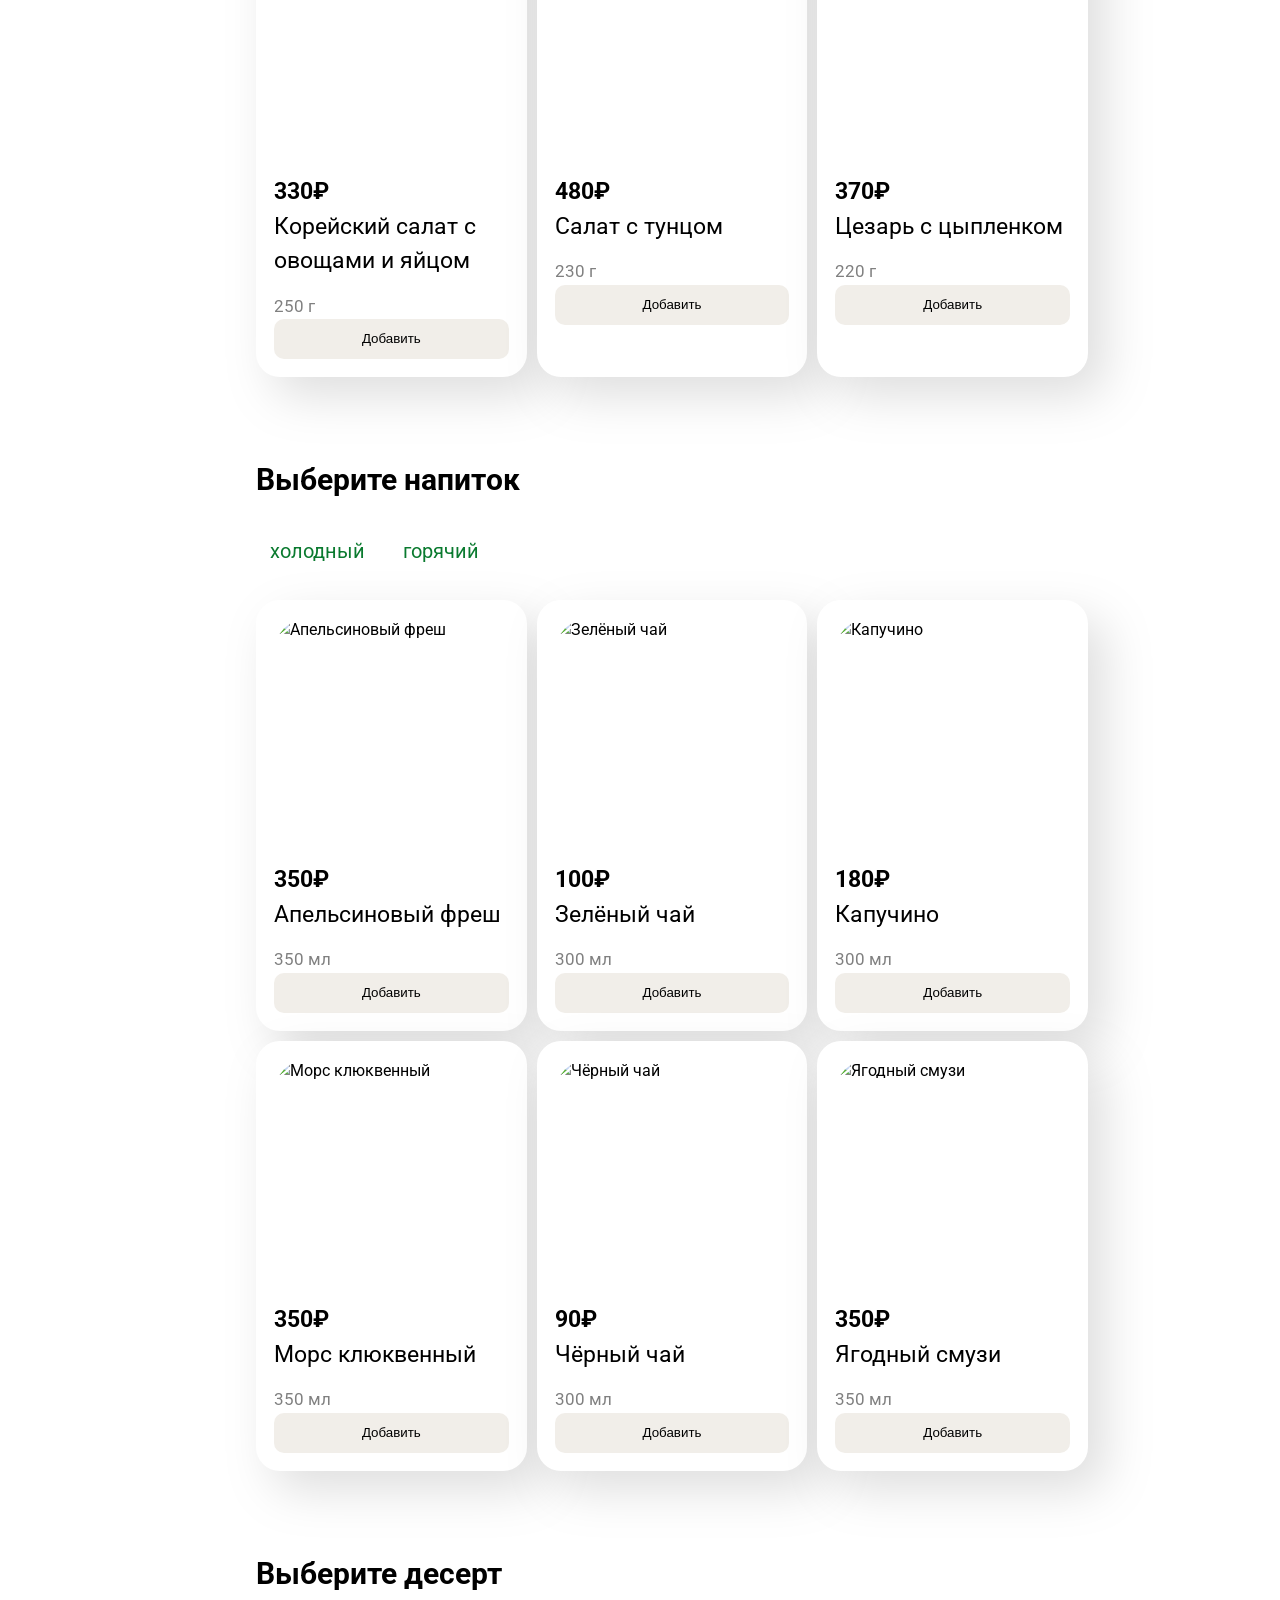
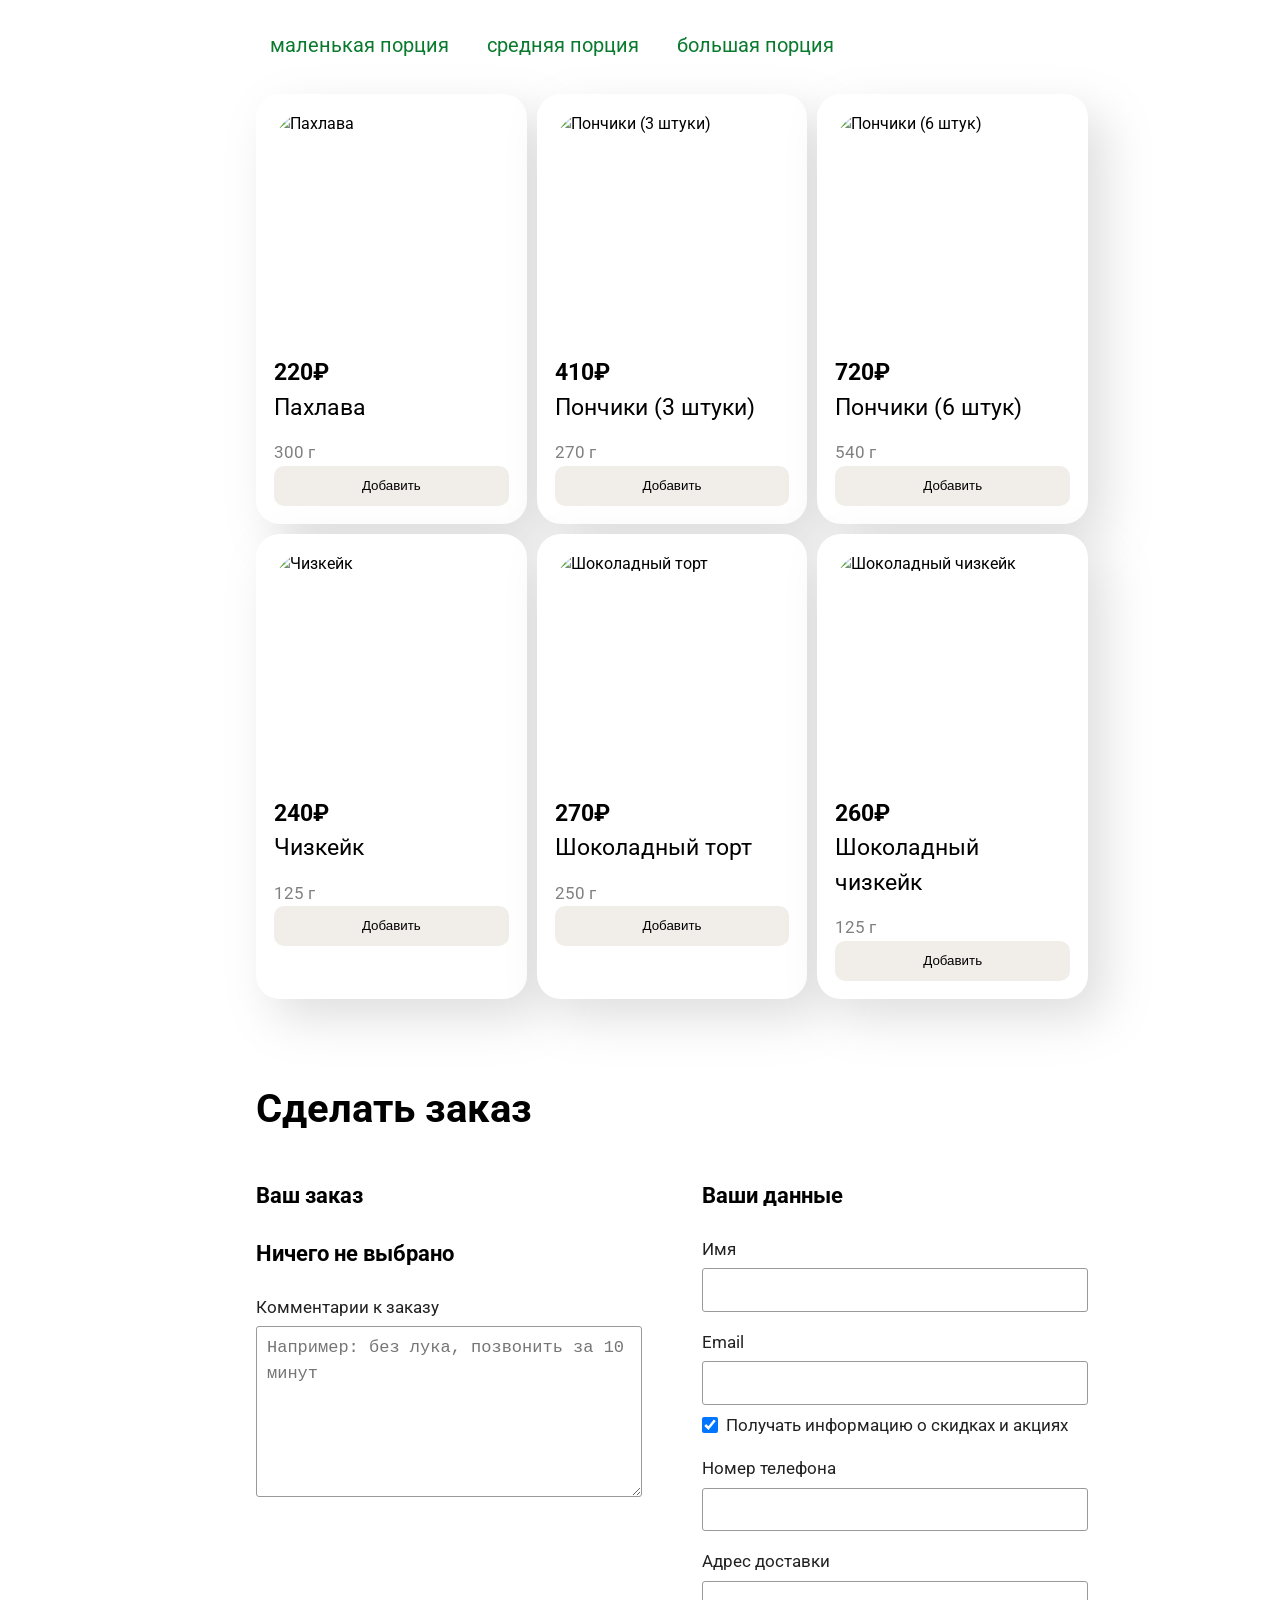
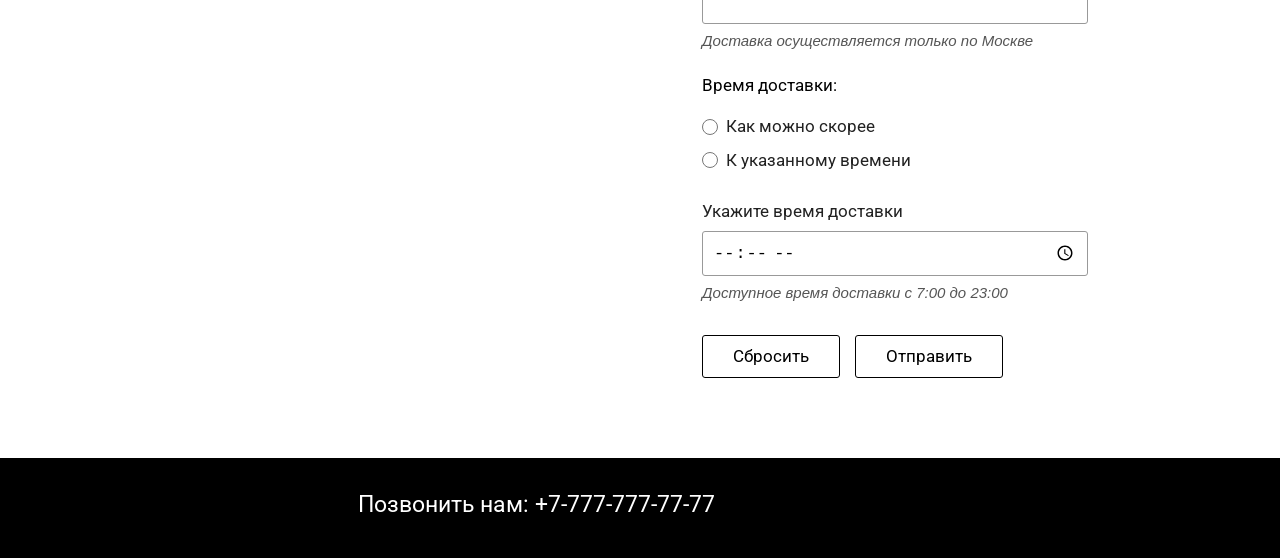
==== commit 42c4d19d: "lab5" ====
--- a/lunch.html
+++ b/lunch.html
@@ -18,13 +18,56 @@
     </header>
     <main>
         <section class="lunch-section">
-            <!-- Скрипт вставит сюда контент -->
-            <h2>Выберите суп</h2>
-            <h2>Выберите главное блюдо</h2>
-            <h2>Выберите салат или стартер</h2>
-            <h2>Выберите напиток</h2>
-            <h2>Выберите десерт</h2>
+            <div class="lunch-category" data-category="soup">
+                <h2>Выберите суп</h2>
+                <div class="filters">
+                    <button type="button" class="filter-btn" data-kind="fish">рыбный</button>
+                    <button type="button" class="filter-btn" data-kind="meat">мясной</button>
+                    <button type="button" class="filter-btn" data-kind="veg">вегетарианский</button>
+                </div>
+                <!-- Сюда скрипт вставит карточки блюд -->
+            </div>
+
+            <div class="lunch-category" data-category="main">
+                <h2>Выберите главное блюдо</h2>
+                <div class="filters">
+                    <button type="button" class="filter-btn" data-kind="fish">рыбное</button>
+                    <button type="button" class="filter-btn" data-kind="meat">мясное</button>
+                    <button type="button" class="filter-btn" data-kind="veg">вегетарианское</button>
+                </div>
+                <!-- Сюда скрипт вставит карточки блюд -->
+            </div>
+
+            <div class="lunch-category" data-category="salad">
+                <h2>Выберите салат или стартер</h2>
+                <div class="filters">
+                    <button type="button" class="filter-btn" data-kind="fish">рыбный</button>
+                    <button type="button" class="filter-btn" data-kind="meat">мясной</button>
+                    <button type="button" class="filter-btn" data-kind="veg">вегетарианский</button>
+                </div>
+                <!-- Сюда скрипт вставит карточки блюд -->
+            </div>
+
+            <div class="lunch-category" data-category="drink">
+                <h2>Выберите напиток</h2>
+                <div class="filters">
+                    <button type="button" class="filter-btn" data-kind="cold">холодный</button>
+                    <button type="button" class="filter-btn" data-kind="hot">горячий</button>
+                </div>
+                <!-- Сюда скрипт вставит карточки блюд -->
+            </div>
+
+            <div class="lunch-category" data-category="dessert">
+                <h2>Выберите десерт</h2>
+                <div class="filters">
+                    <button type="button" class="filter-btn" data-kind="small">маленькая порция</button>
+                    <button type="button" class="filter-btn" data-kind="medium">средняя порция</button>
+                    <button type="button" class="filter-btn" data-kind="large">большая порция</button>
+                </div>
+                <!-- Сюда скрипт вставит карточки блюд -->
+            </div>
         </section>
+
 
         <section class="order-section">
             <h2>Сделать заказ</h2>
--- a/css/main.css
+++ b/css/main.css
@@ -161,80 +161,34 @@
 .lunch-section button:hover  { background: #e5dfd6; }
 .lunch-section button:active { transform: scale(0.98); }
 
+
+
 /*===========================================ФИЛЬТРЫ===================================================*/
 
-.filters-container {
+.filters {
     display: flex;
-    gap: 12px;
-    margin-bottom: 20px;
-    margin-top: -10px;
-    align-items: center;
     flex-wrap: wrap;
-}
-
-/* Перебиваем общий стиль .lunch-section button */
+    gap: 10px;
+    margin-bottom: 30px;
+}
+
 .lunch-section .filter-btn {
-    background: none;        /* Убираем серый фон по умолчанию */
-    border: none;
-    color: #4CAF50;          /* Зеленый цвет текста */
-    font-size: 17px;
-    cursor: pointer;
-    padding: 6px 16px;       /* Отступы для "таблетки" */
+    padding: 4px 14px;
+    background: transparent;
+    color: #0a7a2f;
     font-family: "Roboto", sans-serif;
-    border-radius: 20px;     /* Закругление */
-    transition: background-color 0.2s ease, color 0.2s ease;
-    box-shadow: none;        /* Убираем возможные тени */
+    font-size: 20px;
+    border-radius: 10px;
 }
 
 .lunch-section .filter-btn:hover {
-    color: #2E7D32;          /* Чуть темнее при наведении */
-    background: none;        /* При наведении фон тоже не появляется */
-}
-
-/* Стиль для активной кнопки (появляется только после клика) */
+    background: #e6f4ea;
+}
+
 .lunch-section .filter-btn.active {
-    background-color: #d1e7d1; /* Светло-зеленый фон */
-    color: #2E7D32;            /* Темно-зеленый текст */
-    font-weight: 500;
-}
-
-/*===========================================БЛОК ЗАКАЗА===================================================*/
-
-.order-info {
-    margin-bottom: 25px;
-}
-
-.order-category {
-    margin-bottom: 15px;
-}
-
-.order-category h4 {
-    font-size: 18px;
-    font-weight: 700;
-    margin-bottom: 5px;
-    margin-top: 10px;
-}
-
-.order-category p {
-    font-size: 17px;
-    margin: 0;
-}
-
-.total-price-block {
-    margin-top: 30px;
-    border-top: 1px solid #ccc;
-    padding-top: 15px;
-}
-
-.total-price-block h3 {
-    font-size: 20px;
-    margin-bottom: 5px;
-}
-
-.total-value {
-    font-size: 24px;
-    font-weight: 700;
-}
+    background: #cfeedb;
+}
+
 
 /*===========================================ФОРМА ЗАКАЗА===================================================*/
 
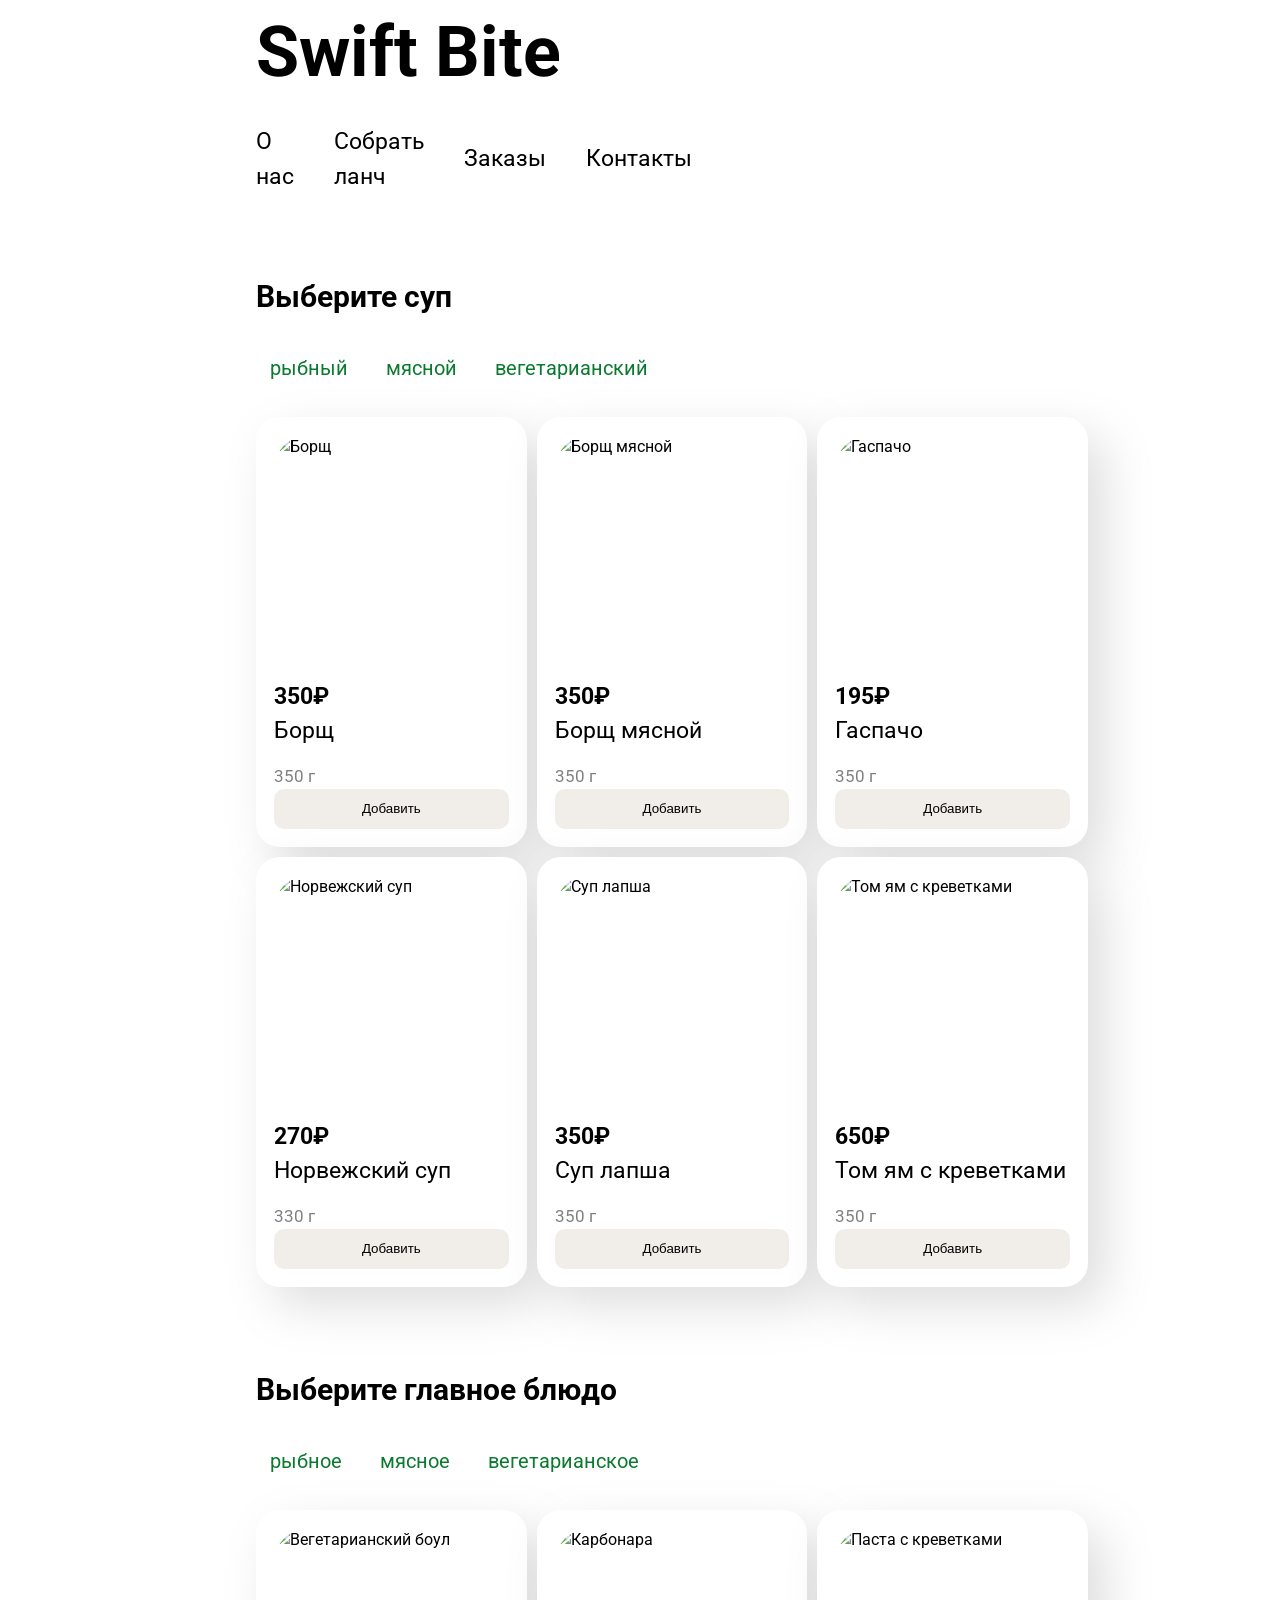
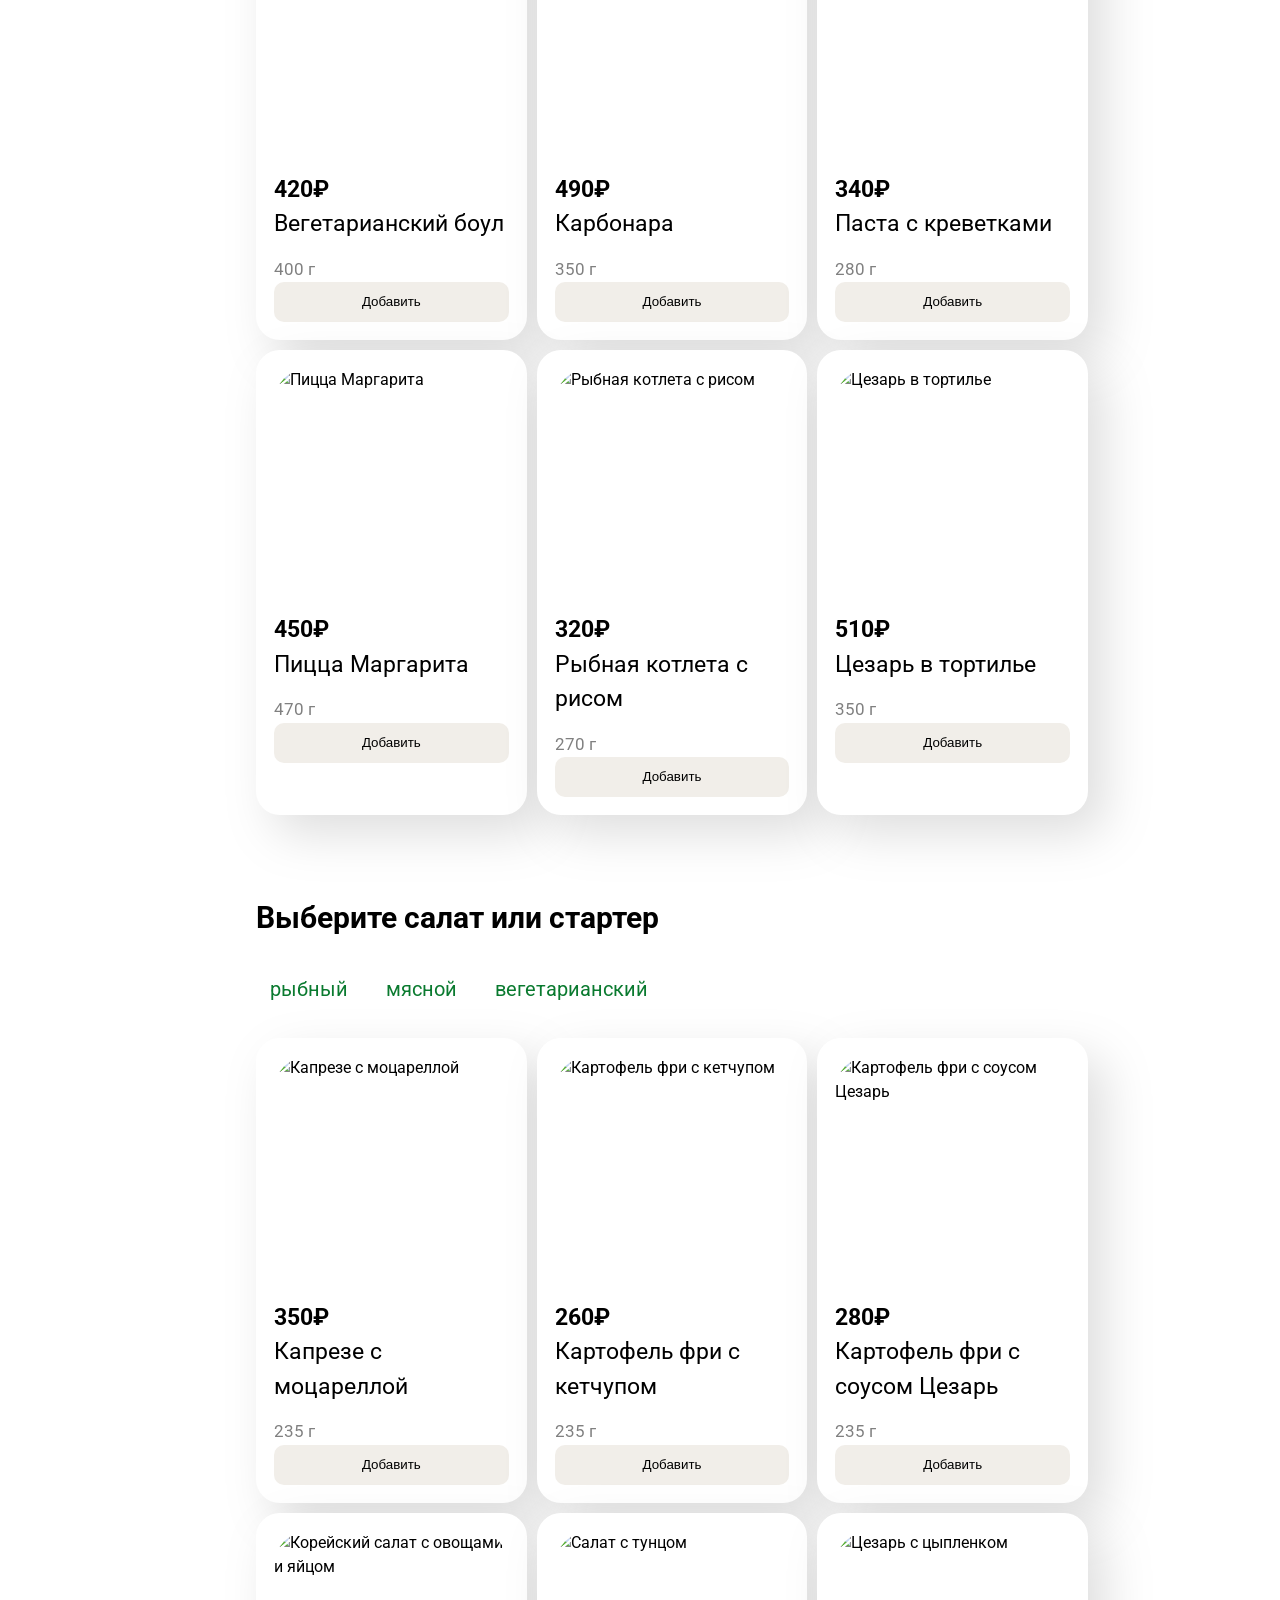
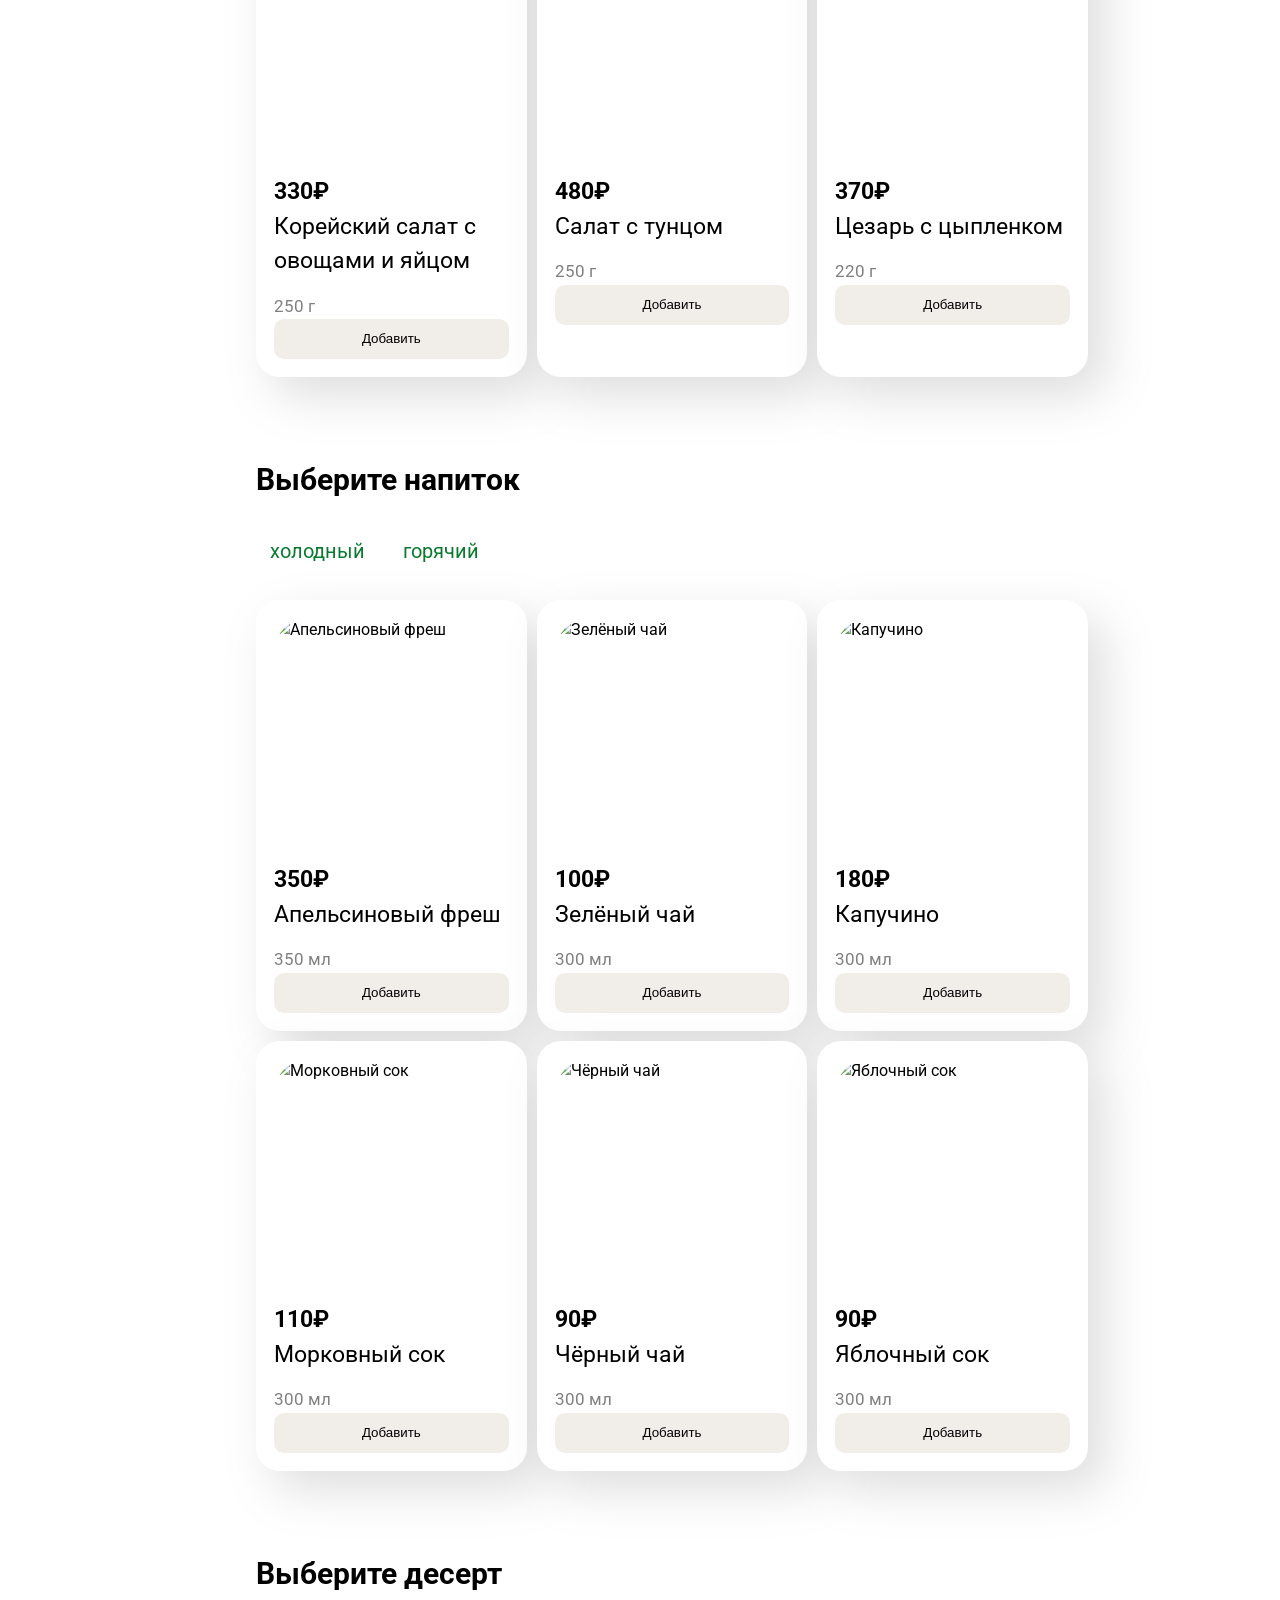
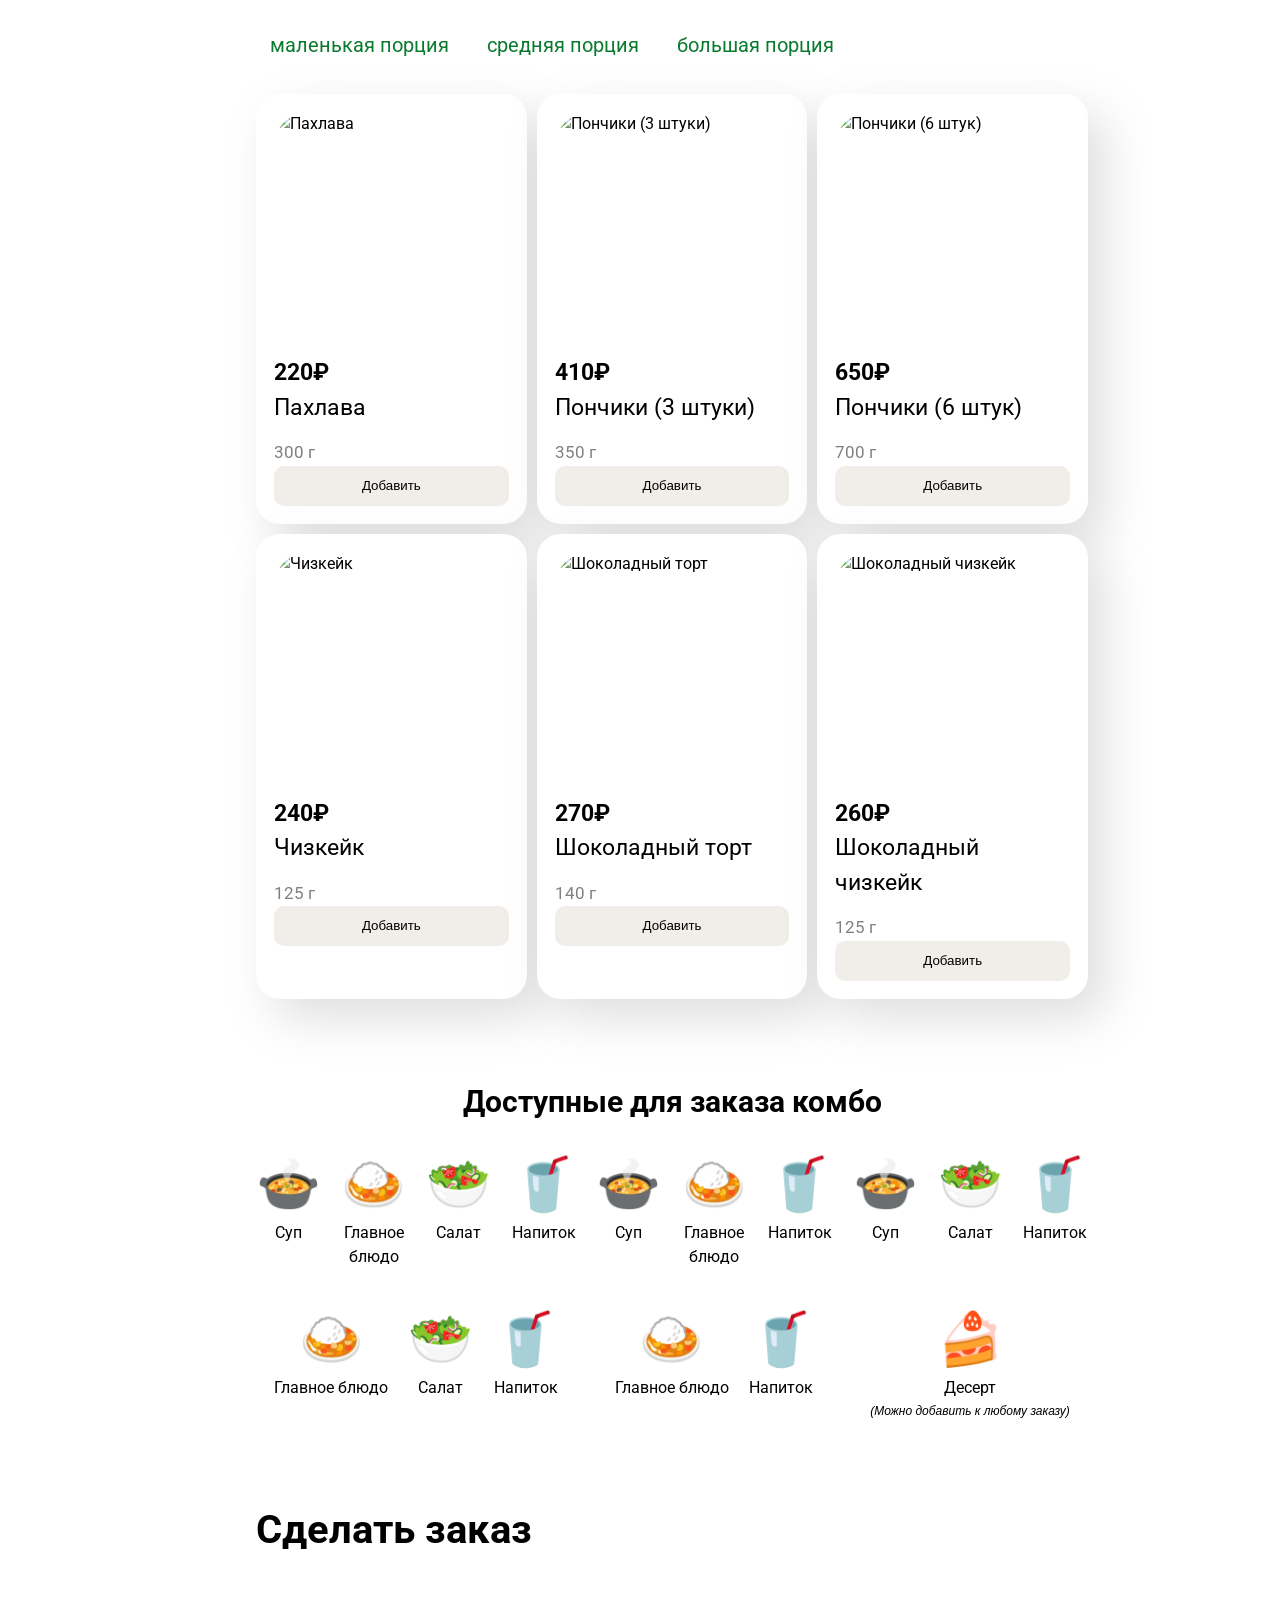
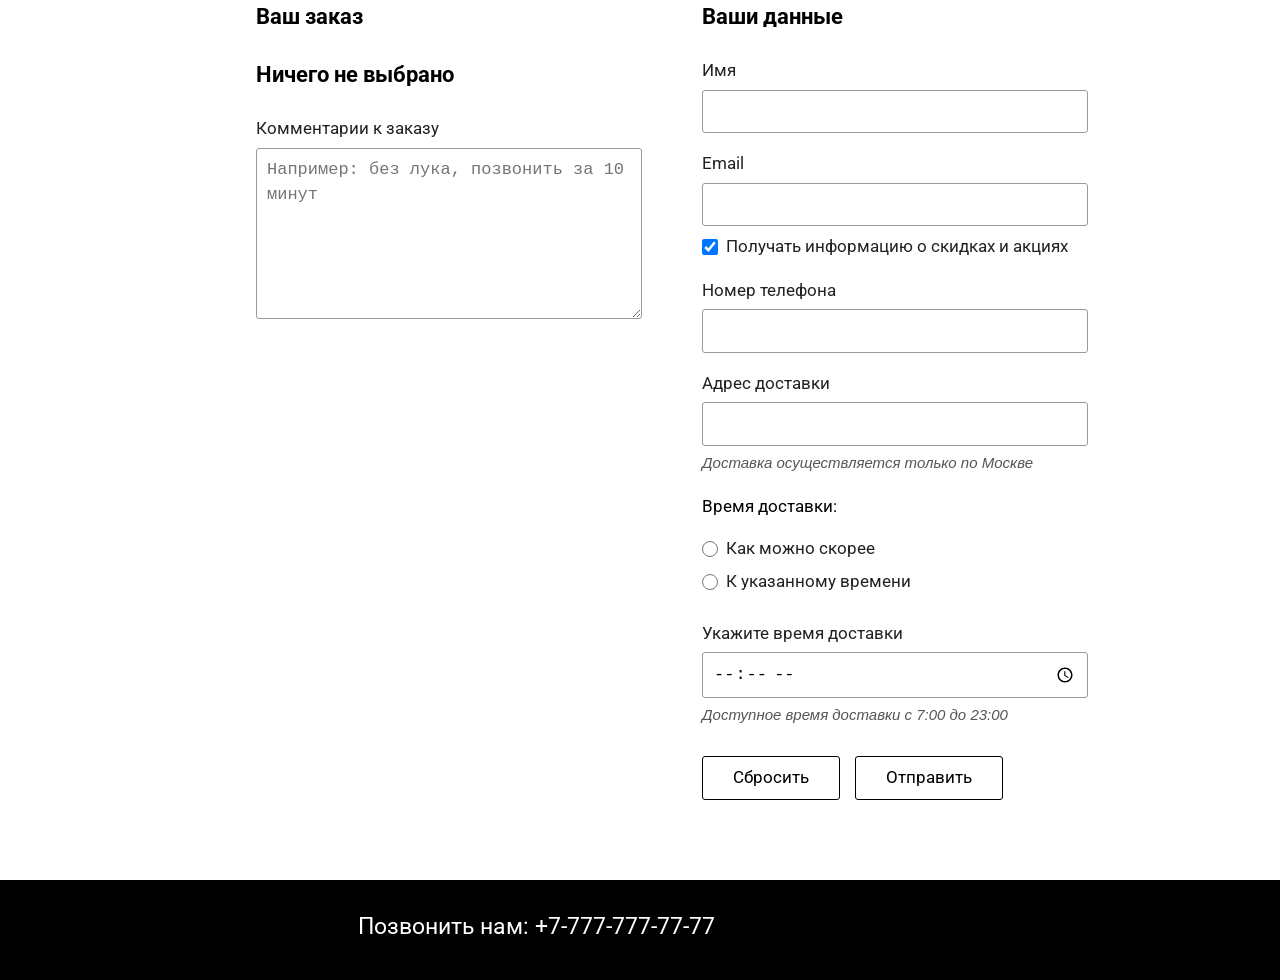
==== commit c793315d: "lab6" ====
--- a/lunch.html
+++ b/lunch.html
@@ -69,6 +69,56 @@
         </section>
 
 
+        <section class="combo-section">
+            <h2>Доступные для заказа комбо</h2>
+
+            <div class="combo-grid">
+                <!-- 1: суп, главное, салат, напиток -->
+                <div class="combo">
+                <div class="combo-item"><span class="combo-icon" role="img" aria-label="Суп">🍲</span><p>Суп</p></div>
+                <div class="combo-item"><span class="combo-icon" role="img" aria-label="Главное блюдо">🍛</span><p>Главное блюдо</p></div>
+                <div class="combo-item"><span class="combo-icon" role="img" aria-label="Салат">🥗</span><p>Салат</p></div>
+                <div class="combo-item"><span class="combo-icon" role="img" aria-label="Напиток">🥤</span><p>Напиток</p></div>
+                </div>
+
+                <!-- 2: суп, главное, напиток -->
+                <div class="combo">
+                <div class="combo-item"><span class="combo-icon" role="img" aria-label="Суп">🍲</span><p>Суп</p></div>
+                <div class="combo-item"><span class="combo-icon" role="img" aria-label="Главное блюдо">🍛</span><p>Главное блюдо</p></div>
+                <div class="combo-item"><span class="combo-icon" role="img" aria-label="Напиток">🥤</span><p>Напиток</p></div>
+                </div>
+
+                <!-- 3: суп, салат, напиток -->
+                <div class="combo">
+                <div class="combo-item"><span class="combo-icon" role="img" aria-label="Суп">🍲</span><p>Суп</p></div>
+                <div class="combo-item"><span class="combo-icon" role="img" aria-label="Салат">🥗</span><p>Салат</p></div>
+                <div class="combo-item"><span class="combo-icon" role="img" aria-label="Напиток">🥤</span><p>Напиток</p></div>
+                </div>
+
+                <!-- 4: главное, салат, напиток -->
+                <div class="combo">
+                <div class="combo-item"><span class="combo-icon" role="img" aria-label="Главное блюдо">🍛</span><p>Главное блюдо</p></div>
+                <div class="combo-item"><span class="combo-icon" role="img" aria-label="Салат">🥗</span><p>Салат</p></div>
+                <div class="combo-item"><span class="combo-icon" role="img" aria-label="Напиток">🥤</span><p>Напиток</p></div>
+                </div>
+
+                <!-- 5: главное, напиток -->
+                <div class="combo">
+                <div class="combo-item"><span class="combo-icon" role="img" aria-label="Главное блюдо">🍛</span><p>Главное блюдо</p></div>
+                <div class="combo-item"><span class="combo-icon" role="img" aria-label="Напиток">🥤</span><p>Напиток</p></div>
+                </div>
+
+                <!-- Десерт -->
+                <div class="combo">
+                    <div class="combo-item">
+                        <span class="combo-icon" role="img" aria-label="Десерт">🍰</span>
+                        <p>Десерт</p>
+                        <p class="combo-note">(Можно добавить к любому заказу)</p>
+                    </div>
+                </div>
+            </div>
+        </section>
+
         <section class="order-section">
             <h2>Сделать заказ</h2>
 
--- a/css/main.css
+++ b/css/main.css
@@ -161,7 +161,80 @@
 .lunch-section button:hover  { background: #e5dfd6; }
 .lunch-section button:active { transform: scale(0.98); }
 
-
+/*===========================================ФИЛЬТРЫ===================================================*/
+
+.filters-container {
+    display: flex;
+    gap: 12px;
+    margin-bottom: 20px;
+    margin-top: -10px;
+    align-items: center;
+    flex-wrap: wrap;
+}
+
+/* Перебиваем общий стиль .lunch-section button */
+.lunch-section .filter-btn {
+    background: none;        /* Убираем серый фон по умолчанию */
+    border: none;
+    color: #4CAF50;          /* Зеленый цвет текста */
+    font-size: 17px;
+    cursor: pointer;
+    padding: 6px 16px;       /* Отступы для "таблетки" */
+    font-family: "Roboto", sans-serif;
+    border-radius: 20px;     /* Закругление */
+    transition: background-color 0.2s ease, color 0.2s ease;
+    box-shadow: none;        /* Убираем возможные тени */
+}
+
+.lunch-section .filter-btn:hover {
+    color: #2E7D32;          /* Чуть темнее при наведении */
+    background: none;        /* При наведении фон тоже не появляется */
+}
+
+/* Стиль для активной кнопки (появляется только после клика) */
+.lunch-section .filter-btn.active {
+    background-color: #d1e7d1; /* Светло-зеленый фон */
+    color: #2E7D32;            /* Темно-зеленый текст */
+    font-weight: 500;
+}
+
+/*===========================================БЛОК ЗАКАЗА===================================================*/
+
+.order-info {
+    margin-bottom: 25px;
+}
+
+.order-category {
+    margin-bottom: 15px;
+}
+
+.order-category h4 {
+    font-size: 18px;
+    font-weight: 700;
+    margin-bottom: 5px;
+    margin-top: 10px;
+}
+
+.order-category p {
+    font-size: 17px;
+    margin: 0;
+}
+
+.total-price-block {
+    margin-top: 30px;
+    border-top: 1px solid #ccc;
+    padding-top: 15px;
+}
+
+.total-price-block h3 {
+    font-size: 20px;
+    margin-bottom: 5px;
+}
+
+.total-value {
+    font-size: 24px;
+    font-weight: 700;
+}
 
 /*===========================================ФИЛЬТРЫ===================================================*/
 
@@ -319,6 +392,98 @@
 
 
 
+/*===========================================КОМБО===================================================*/
+
+.combo-section h2 {
+    font-weight: 700;
+    font-size: 30px;
+    text-align: center;
+}
+
+.combo-grid {
+    display: grid;
+    grid-template-columns: repeat(3, 1fr);   /* 3 колонки в строке */
+    gap: 40px 20px;
+    margin-bottom: 80px;
+}
+
+.combo {
+    display: flex;
+    justify-content: center;
+    align-items: flex-start;
+    gap: 20px;
+}
+
+.combo-item {
+    display: flex;
+    flex-direction: column;                  /* сверху вниз: картинка, подпись */
+    align-items: center;
+    text-align: center;
+}
+
+.combo-icon {
+    display: inline-block;                   /* нужно, чтобы работал transform */
+    font-size: 52px;
+    line-height: 1.2;
+    cursor: default;
+    transition: transform 0.2s ease;
+}
+
+.combo-icon:hover {
+    transform: translateY(-8px) scale(1.2);
+}
+
+.combo-item p {
+    font-size: 16px;
+    margin-top: 5px;
+}
+
+/* информация о десерте: шрифт меньше, чем у подписи */
+.combo-item p.combo-note {
+    font-size: 12px;
+    font-style: italic;
+    margin-top: 2px;
+}
+
+/*===========================================УВЕДОМЛЕНИЕ===================================================*/
+
+.notification {
+    position: fixed;                         /* не двигается при прокрутке */
+    top: 50%;
+    left: 50%;
+    transform: translate(-50%, -50%);        /* центр по вертикали и горизонтали */
+    z-index: 1000;                           /* поверх остальных элементов */
+    width: min(90%, 400px);
+    padding: 40px 30px;
+    background: #fff;
+    border: 1px solid #000;
+    text-align: center;
+}
+
+.notification p {
+    font-size: 22px;
+    margin-bottom: 30px;
+}
+
+.notification button {
+    padding: 10px 35px;
+    font-size: 20px;
+    font-family: "Roboto", sans-serif;
+    background: #fff;
+    color: #000;
+    border: 1px solid #000;
+    border-radius: 15px;
+    cursor: pointer;
+    transition: background 0.2s ease, color 0.2s ease;
+}
+
+.notification button:hover {
+    background: #000;
+    color: #fff;
+}
+
+
+
 /*===========================================АДАПТИВ===========================================*/
 
 /* ------------ <800px --------------------------*/
@@ -359,6 +524,10 @@
     }
     
     .lunch-grid {
+        grid-template-columns: repeat(2, 1fr);
+    }
+
+    .combo-grid {
         grid-template-columns: repeat(2, 1fr);
     }
 
@@ -411,6 +580,10 @@
     }
 
     .lunch-grid {
+        grid-template-columns: 1fr;
+    }
+
+    .combo-grid {
         grid-template-columns: 1fr;
     }
 
